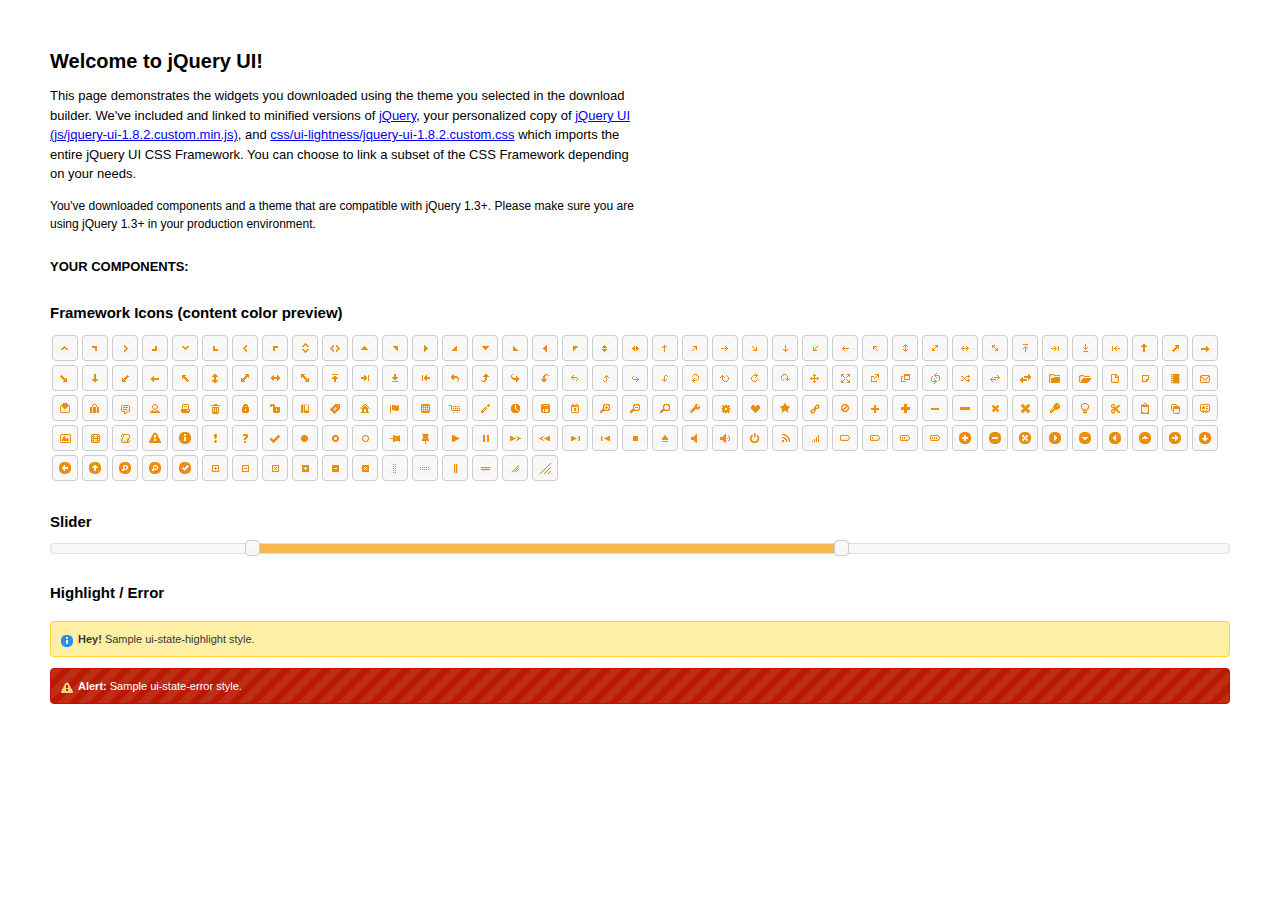
==== src/jquery/index.html @ bf51b57c "Inital import from working files... click to view photo doesn't work!" ====
<!DOCTYPE html>
<html>
	<head>
		<meta http-equiv="Content-Type" content="text/html; charset=iso-8859-1" />
		<title>jQuery UI Example Page</title>
		<link type="text/css" href="css/ui-lightness/jquery-ui-1.8.2.custom.css" rel="stylesheet" />	
		<script type="text/javascript" src="js/jquery-1.4.2.min.js"></script>
		<script type="text/javascript" src="js/jquery-ui-1.8.2.custom.min.js"></script>
		<script type="text/javascript">
			$(function(){
				
				// Slider
				$('#slider').slider({
					range: true,
					values: [17, 67]
				});
				
				//hover states on the static widgets
				$('#dialog_link, ul#icons li').hover(
					function() { $(this).addClass('ui-state-hover'); }, 
					function() { $(this).removeClass('ui-state-hover'); }
				);
				
			});
		</script>
		<style type="text/css">
			/*demo page css*/
			body{ font: 62.5% "Trebuchet MS", sans-serif; margin: 50px;}
			.demoHeaders { margin-top: 2em; }
			#dialog_link {padding: .4em 1em .4em 20px;text-decoration: none;position: relative;}
			#dialog_link span.ui-icon {margin: 0 5px 0 0;position: absolute;left: .2em;top: 50%;margin-top: -8px;}
			ul#icons {margin: 0; padding: 0;}
			ul#icons li {margin: 2px; position: relative; padding: 4px 0; cursor: pointer; float: left;  list-style: none;}
			ul#icons span.ui-icon {float: left; margin: 0 4px;}
		</style>	
	</head>
	<body>
	<h1>Welcome to jQuery UI!</h1>
	<p style="font-size: 1.3em; line-height: 1.5; margin: 1em 0; width: 50%;">This page demonstrates the widgets you downloaded using the theme you selected in the download builder. We've included and linked to minified versions of <a href="js/jquery-1.4.2.min.js">jQuery</a>, your personalized copy of <a href="js/jquery-ui-1.8.2.custom.min.js">jQuery UI (js/jquery-ui-1.8.2.custom.min.js)</a>, and <a href="css/ui-lightness/jquery-ui-1.8.2.custom.css">css/ui-lightness/jquery-ui-1.8.2.custom.css</a> which imports the entire jQuery UI CSS Framework. You can choose to link a subset of the CSS Framework depending on your needs. </p>
	<p style="font-size: 1.2em; line-height: 1.5; margin: 1em 0; width: 50%;">You've downloaded components and a theme that are compatible with jQuery 1.3+. Please make sure you are using jQuery 1.3+ in your production environment.</p>	

	<p style="font-weight: bold; margin: 2em 0 1em; font-size: 1.3em;">YOUR COMPONENTS:</p>
			
				
				
		<h2 class="demoHeaders">Framework Icons (content color preview)</h2>
		<ul id="icons" class="ui-widget ui-helper-clearfix">
		
		<li class="ui-state-default ui-corner-all" title=".ui-icon-carat-1-n"><span class="ui-icon ui-icon-carat-1-n"></span></li>
		<li class="ui-state-default ui-corner-all" title=".ui-icon-carat-1-ne"><span class="ui-icon ui-icon-carat-1-ne"></span></li>
		<li class="ui-state-default ui-corner-all" title=".ui-icon-carat-1-e"><span class="ui-icon ui-icon-carat-1-e"></span></li>
		
		<li class="ui-state-default ui-corner-all" title=".ui-icon-carat-1-se"><span class="ui-icon ui-icon-carat-1-se"></span></li>
		<li class="ui-state-default ui-corner-all" title=".ui-icon-carat-1-s"><span class="ui-icon ui-icon-carat-1-s"></span></li>
		<li class="ui-state-default ui-corner-all" title=".ui-icon-carat-1-sw"><span class="ui-icon ui-icon-carat-1-sw"></span></li>
		<li class="ui-state-default ui-corner-all" title=".ui-icon-carat-1-w"><span class="ui-icon ui-icon-carat-1-w"></span></li>
		<li class="ui-state-default ui-corner-all" title=".ui-icon-carat-1-nw"><span class="ui-icon ui-icon-carat-1-nw"></span></li>
		<li class="ui-state-default ui-corner-all" title=".ui-icon-carat-2-n-s"><span class="ui-icon ui-icon-carat-2-n-s"></span></li>
		<li class="ui-state-default ui-corner-all" title=".ui-icon-carat-2-e-w"><span class="ui-icon ui-icon-carat-2-e-w"></span></li>
		<li class="ui-state-default ui-corner-all" title=".ui-icon-triangle-1-n"><span class="ui-icon ui-icon-triangle-1-n"></span></li>
		<li class="ui-state-default ui-corner-all" title=".ui-icon-triangle-1-ne"><span class="ui-icon ui-icon-triangle-1-ne"></span></li>
		
		<li class="ui-state-default ui-corner-all" title=".ui-icon-triangle-1-e"><span class="ui-icon ui-icon-triangle-1-e"></span></li>
		<li class="ui-state-default ui-corner-all" title=".ui-icon-triangle-1-se"><span class="ui-icon ui-icon-triangle-1-se"></span></li>
		<li class="ui-state-default ui-corner-all" title=".ui-icon-triangle-1-s"><span class="ui-icon ui-icon-triangle-1-s"></span></li>
		<li class="ui-state-default ui-corner-all" title=".ui-icon-triangle-1-sw"><span class="ui-icon ui-icon-triangle-1-sw"></span></li>
		<li class="ui-state-default ui-corner-all" title=".ui-icon-triangle-1-w"><span class="ui-icon ui-icon-triangle-1-w"></span></li>
		<li class="ui-state-default ui-corner-all" title=".ui-icon-triangle-1-nw"><span class="ui-icon ui-icon-triangle-1-nw"></span></li>
		<li class="ui-state-default ui-corner-all" title=".ui-icon-triangle-2-n-s"><span class="ui-icon ui-icon-triangle-2-n-s"></span></li>
		<li class="ui-state-default ui-corner-all" title=".ui-icon-triangle-2-e-w"><span class="ui-icon ui-icon-triangle-2-e-w"></span></li>
		<li class="ui-state-default ui-corner-all" title=".ui-icon-arrow-1-n"><span class="ui-icon ui-icon-arrow-1-n"></span></li>
		
		<li class="ui-state-default ui-corner-all" title=".ui-icon-arrow-1-ne"><span class="ui-icon ui-icon-arrow-1-ne"></span></li>
		<li class="ui-state-default ui-corner-all" title=".ui-icon-arrow-1-e"><span class="ui-icon ui-icon-arrow-1-e"></span></li>
		<li class="ui-state-default ui-corner-all" title=".ui-icon-arrow-1-se"><span class="ui-icon ui-icon-arrow-1-se"></span></li>
		<li class="ui-state-default ui-corner-all" title=".ui-icon-arrow-1-s"><span class="ui-icon ui-icon-arrow-1-s"></span></li>
		<li class="ui-state-default ui-corner-all" title=".ui-icon-arrow-1-sw"><span class="ui-icon ui-icon-arrow-1-sw"></span></li>
		<li class="ui-state-default ui-corner-all" title=".ui-icon-arrow-1-w"><span class="ui-icon ui-icon-arrow-1-w"></span></li>
		<li class="ui-state-default ui-corner-all" title=".ui-icon-arrow-1-nw"><span class="ui-icon ui-icon-arrow-1-nw"></span></li>
		<li class="ui-state-default ui-corner-all" title=".ui-icon-arrow-2-n-s"><span class="ui-icon ui-icon-arrow-2-n-s"></span></li>
		<li class="ui-state-default ui-corner-all" title=".ui-icon-arrow-2-ne-sw"><span class="ui-icon ui-icon-arrow-2-ne-sw"></span></li>
		
		<li class="ui-state-default ui-corner-all" title=".ui-icon-arrow-2-e-w"><span class="ui-icon ui-icon-arrow-2-e-w"></span></li>
		<li class="ui-state-default ui-corner-all" title=".ui-icon-arrow-2-se-nw"><span class="ui-icon ui-icon-arrow-2-se-nw"></span></li>
		<li class="ui-state-default ui-corner-all" title=".ui-icon-arrowstop-1-n"><span class="ui-icon ui-icon-arrowstop-1-n"></span></li>
		<li class="ui-state-default ui-corner-all" title=".ui-icon-arrowstop-1-e"><span class="ui-icon ui-icon-arrowstop-1-e"></span></li>
		<li class="ui-state-default ui-corner-all" title=".ui-icon-arrowstop-1-s"><span class="ui-icon ui-icon-arrowstop-1-s"></span></li>
		<li class="ui-state-default ui-corner-all" title=".ui-icon-arrowstop-1-w"><span class="ui-icon ui-icon-arrowstop-1-w"></span></li>
		<li class="ui-state-default ui-corner-all" title=".ui-icon-arrowthick-1-n"><span class="ui-icon ui-icon-arrowthick-1-n"></span></li>
		<li class="ui-state-default ui-corner-all" title=".ui-icon-arrowthick-1-ne"><span class="ui-icon ui-icon-arrowthick-1-ne"></span></li>
		<li class="ui-state-default ui-corner-all" title=".ui-icon-arrowthick-1-e"><span class="ui-icon ui-icon-arrowthick-1-e"></span></li>
		
		<li class="ui-state-default ui-corner-all" title=".ui-icon-arrowthick-1-se"><span class="ui-icon ui-icon-arrowthick-1-se"></span></li>
		<li class="ui-state-default ui-corner-all" title=".ui-icon-arrowthick-1-s"><span class="ui-icon ui-icon-arrowthick-1-s"></span></li>
		<li class="ui-state-default ui-corner-all" title=".ui-icon-arrowthick-1-sw"><span class="ui-icon ui-icon-arrowthick-1-sw"></span></li>
		<li class="ui-state-default ui-corner-all" title=".ui-icon-arrowthick-1-w"><span class="ui-icon ui-icon-arrowthick-1-w"></span></li>
		<li class="ui-state-default ui-corner-all" title=".ui-icon-arrowthick-1-nw"><span class="ui-icon ui-icon-arrowthick-1-nw"></span></li>
		<li class="ui-state-default ui-corner-all" title=".ui-icon-arrowthick-2-n-s"><span class="ui-icon ui-icon-arrowthick-2-n-s"></span></li>
		<li class="ui-state-default ui-corner-all" title=".ui-icon-arrowthick-2-ne-sw"><span class="ui-icon ui-icon-arrowthick-2-ne-sw"></span></li>
		<li class="ui-state-default ui-corner-all" title=".ui-icon-arrowthick-2-e-w"><span class="ui-icon ui-icon-arrowthick-2-e-w"></span></li>
		<li class="ui-state-default ui-corner-all" title=".ui-icon-arrowthick-2-se-nw"><span class="ui-icon ui-icon-arrowthick-2-se-nw"></span></li>
		
		<li class="ui-state-default ui-corner-all" title=".ui-icon-arrowthickstop-1-n"><span class="ui-icon ui-icon-arrowthickstop-1-n"></span></li>
		<li class="ui-state-default ui-corner-all" title=".ui-icon-arrowthickstop-1-e"><span class="ui-icon ui-icon-arrowthickstop-1-e"></span></li>
		<li class="ui-state-default ui-corner-all" title=".ui-icon-arrowthickstop-1-s"><span class="ui-icon ui-icon-arrowthickstop-1-s"></span></li>
		<li class="ui-state-default ui-corner-all" title=".ui-icon-arrowthickstop-1-w"><span class="ui-icon ui-icon-arrowthickstop-1-w"></span></li>
		<li class="ui-state-default ui-corner-all" title=".ui-icon-arrowreturnthick-1-w"><span class="ui-icon ui-icon-arrowreturnthick-1-w"></span></li>
		<li class="ui-state-default ui-corner-all" title=".ui-icon-arrowreturnthick-1-n"><span class="ui-icon ui-icon-arrowreturnthick-1-n"></span></li>
		<li class="ui-state-default ui-corner-all" title=".ui-icon-arrowreturnthick-1-e"><span class="ui-icon ui-icon-arrowreturnthick-1-e"></span></li>
		<li class="ui-state-default ui-corner-all" title=".ui-icon-arrowreturnthick-1-s"><span class="ui-icon ui-icon-arrowreturnthick-1-s"></span></li>
		<li class="ui-state-default ui-corner-all" title=".ui-icon-arrowreturn-1-w"><span class="ui-icon ui-icon-arrowreturn-1-w"></span></li>
		
		<li class="ui-state-default ui-corner-all" title=".ui-icon-arrowreturn-1-n"><span class="ui-icon ui-icon-arrowreturn-1-n"></span></li>
		<li class="ui-state-default ui-corner-all" title=".ui-icon-arrowreturn-1-e"><span class="ui-icon ui-icon-arrowreturn-1-e"></span></li>
		<li class="ui-state-default ui-corner-all" title=".ui-icon-arrowreturn-1-s"><span class="ui-icon ui-icon-arrowreturn-1-s"></span></li>
		<li class="ui-state-default ui-corner-all" title=".ui-icon-arrowrefresh-1-w"><span class="ui-icon ui-icon-arrowrefresh-1-w"></span></li>
		<li class="ui-state-default ui-corner-all" title=".ui-icon-arrowrefresh-1-n"><span class="ui-icon ui-icon-arrowrefresh-1-n"></span></li>
		<li class="ui-state-default ui-corner-all" title=".ui-icon-arrowrefresh-1-e"><span class="ui-icon ui-icon-arrowrefresh-1-e"></span></li>
		<li class="ui-state-default ui-corner-all" title=".ui-icon-arrowrefresh-1-s"><span class="ui-icon ui-icon-arrowrefresh-1-s"></span></li>
		<li class="ui-state-default ui-corner-all" title=".ui-icon-arrow-4"><span class="ui-icon ui-icon-arrow-4"></span></li>
		<li class="ui-state-default ui-corner-all" title=".ui-icon-arrow-4-diag"><span class="ui-icon ui-icon-arrow-4-diag"></span></li>
		
		<li class="ui-state-default ui-corner-all" title=".ui-icon-extlink"><span class="ui-icon ui-icon-extlink"></span></li>
		<li class="ui-state-default ui-corner-all" title=".ui-icon-newwin"><span class="ui-icon ui-icon-newwin"></span></li>
		<li class="ui-state-default ui-corner-all" title=".ui-icon-refresh"><span class="ui-icon ui-icon-refresh"></span></li>
		<li class="ui-state-default ui-corner-all" title=".ui-icon-shuffle"><span class="ui-icon ui-icon-shuffle"></span></li>
		<li class="ui-state-default ui-corner-all" title=".ui-icon-transfer-e-w"><span class="ui-icon ui-icon-transfer-e-w"></span></li>
		<li class="ui-state-default ui-corner-all" title=".ui-icon-transferthick-e-w"><span class="ui-icon ui-icon-transferthick-e-w"></span></li>
		<li class="ui-state-default ui-corner-all" title=".ui-icon-folder-collapsed"><span class="ui-icon ui-icon-folder-collapsed"></span></li>
		<li class="ui-state-default ui-corner-all" title=".ui-icon-folder-open"><span class="ui-icon ui-icon-folder-open"></span></li>
		<li class="ui-state-default ui-corner-all" title=".ui-icon-document"><span class="ui-icon ui-icon-document"></span></li>
		
		<li class="ui-state-default ui-corner-all" title=".ui-icon-document-b"><span class="ui-icon ui-icon-document-b"></span></li>
		<li class="ui-state-default ui-corner-all" title=".ui-icon-note"><span class="ui-icon ui-icon-note"></span></li>
		<li class="ui-state-default ui-corner-all" title=".ui-icon-mail-closed"><span class="ui-icon ui-icon-mail-closed"></span></li>
		<li class="ui-state-default ui-corner-all" title=".ui-icon-mail-open"><span class="ui-icon ui-icon-mail-open"></span></li>
		<li class="ui-state-default ui-corner-all" title=".ui-icon-suitcase"><span class="ui-icon ui-icon-suitcase"></span></li>
		<li class="ui-state-default ui-corner-all" title=".ui-icon-comment"><span class="ui-icon ui-icon-comment"></span></li>
		<li class="ui-state-default ui-corner-all" title=".ui-icon-person"><span class="ui-icon ui-icon-person"></span></li>
		<li class="ui-state-default ui-corner-all" title=".ui-icon-print"><span class="ui-icon ui-icon-print"></span></li>
		<li class="ui-state-default ui-corner-all" title=".ui-icon-trash"><span class="ui-icon ui-icon-trash"></span></li>
		
		<li class="ui-state-default ui-corner-all" title=".ui-icon-locked"><span class="ui-icon ui-icon-locked"></span></li>
		<li class="ui-state-default ui-corner-all" title=".ui-icon-unlocked"><span class="ui-icon ui-icon-unlocked"></span></li>
		<li class="ui-state-default ui-corner-all" title=".ui-icon-bookmark"><span class="ui-icon ui-icon-bookmark"></span></li>
		<li class="ui-state-default ui-corner-all" title=".ui-icon-tag"><span class="ui-icon ui-icon-tag"></span></li>
		<li class="ui-state-default ui-corner-all" title=".ui-icon-home"><span class="ui-icon ui-icon-home"></span></li>
		<li class="ui-state-default ui-corner-all" title=".ui-icon-flag"><span class="ui-icon ui-icon-flag"></span></li>
		<li class="ui-state-default ui-corner-all" title=".ui-icon-calculator"><span class="ui-icon ui-icon-calculator"></span></li>
		<li class="ui-state-default ui-corner-all" title=".ui-icon-cart"><span class="ui-icon ui-icon-cart"></span></li>
		<li class="ui-state-default ui-corner-all" title=".ui-icon-pencil"><span class="ui-icon ui-icon-pencil"></span></li>
		
		<li class="ui-state-default ui-corner-all" title=".ui-icon-clock"><span class="ui-icon ui-icon-clock"></span></li>
		<li class="ui-state-default ui-corner-all" title=".ui-icon-disk"><span class="ui-icon ui-icon-disk"></span></li>
		<li class="ui-state-default ui-corner-all" title=".ui-icon-calendar"><span class="ui-icon ui-icon-calendar"></span></li>
		<li class="ui-state-default ui-corner-all" title=".ui-icon-zoomin"><span class="ui-icon ui-icon-zoomin"></span></li>
		<li class="ui-state-default ui-corner-all" title=".ui-icon-zoomout"><span class="ui-icon ui-icon-zoomout"></span></li>
		<li class="ui-state-default ui-corner-all" title=".ui-icon-search"><span class="ui-icon ui-icon-search"></span></li>
		<li class="ui-state-default ui-corner-all" title=".ui-icon-wrench"><span class="ui-icon ui-icon-wrench"></span></li>
		<li class="ui-state-default ui-corner-all" title=".ui-icon-gear"><span class="ui-icon ui-icon-gear"></span></li>
		<li class="ui-state-default ui-corner-all" title=".ui-icon-heart"><span class="ui-icon ui-icon-heart"></span></li>
		
		<li class="ui-state-default ui-corner-all" title=".ui-icon-star"><span class="ui-icon ui-icon-star"></span></li>
		<li class="ui-state-default ui-corner-all" title=".ui-icon-link"><span class="ui-icon ui-icon-link"></span></li>
		<li class="ui-state-default ui-corner-all" title=".ui-icon-cancel"><span class="ui-icon ui-icon-cancel"></span></li>
		<li class="ui-state-default ui-corner-all" title=".ui-icon-plus"><span class="ui-icon ui-icon-plus"></span></li>
		<li class="ui-state-default ui-corner-all" title=".ui-icon-plusthick"><span class="ui-icon ui-icon-plusthick"></span></li>
		<li class="ui-state-default ui-corner-all" title=".ui-icon-minus"><span class="ui-icon ui-icon-minus"></span></li>
		<li class="ui-state-default ui-corner-all" title=".ui-icon-minusthick"><span class="ui-icon ui-icon-minusthick"></span></li>
		<li class="ui-state-default ui-corner-all" title=".ui-icon-close"><span class="ui-icon ui-icon-close"></span></li>
		<li class="ui-state-default ui-corner-all" title=".ui-icon-closethick"><span class="ui-icon ui-icon-closethick"></span></li>
		
		<li class="ui-state-default ui-corner-all" title=".ui-icon-key"><span class="ui-icon ui-icon-key"></span></li>
		<li class="ui-state-default ui-corner-all" title=".ui-icon-lightbulb"><span class="ui-icon ui-icon-lightbulb"></span></li>
		<li class="ui-state-default ui-corner-all" title=".ui-icon-scissors"><span class="ui-icon ui-icon-scissors"></span></li>
		<li class="ui-state-default ui-corner-all" title=".ui-icon-clipboard"><span class="ui-icon ui-icon-clipboard"></span></li>
		<li class="ui-state-default ui-corner-all" title=".ui-icon-copy"><span class="ui-icon ui-icon-copy"></span></li>
		<li class="ui-state-default ui-corner-all" title=".ui-icon-contact"><span class="ui-icon ui-icon-contact"></span></li>
		<li class="ui-state-default ui-corner-all" title=".ui-icon-image"><span class="ui-icon ui-icon-image"></span></li>
		<li class="ui-state-default ui-corner-all" title=".ui-icon-video"><span class="ui-icon ui-icon-video"></span></li>
		<li class="ui-state-default ui-corner-all" title=".ui-icon-script"><span class="ui-icon ui-icon-script"></span></li>
		<li class="ui-state-default ui-corner-all" title=".ui-icon-alert"><span class="ui-icon ui-icon-alert"></span></li>
		
		<li class="ui-state-default ui-corner-all" title=".ui-icon-info"><span class="ui-icon ui-icon-info"></span></li>
		<li class="ui-state-default ui-corner-all" title=".ui-icon-notice"><span class="ui-icon ui-icon-notice"></span></li>
		<li class="ui-state-default ui-corner-all" title=".ui-icon-help"><span class="ui-icon ui-icon-help"></span></li>
		<li class="ui-state-default ui-corner-all" title=".ui-icon-check"><span class="ui-icon ui-icon-check"></span></li>
		<li class="ui-state-default ui-corner-all" title=".ui-icon-bullet"><span class="ui-icon ui-icon-bullet"></span></li>
		<li class="ui-state-default ui-corner-all" title=".ui-icon-radio-off"><span class="ui-icon ui-icon-radio-off"></span></li>
		<li class="ui-state-default ui-corner-all" title=".ui-icon-radio-on"><span class="ui-icon ui-icon-radio-on"></span></li>
		<li class="ui-state-default ui-corner-all" title=".ui-icon-pin-w"><span class="ui-icon ui-icon-pin-w"></span></li>
		<li class="ui-state-default ui-corner-all" title=".ui-icon-pin-s"><span class="ui-icon ui-icon-pin-s"></span></li>
		<li class="ui-state-default ui-corner-all" title=".ui-icon-play"><span class="ui-icon ui-icon-play"></span></li>
		<li class="ui-state-default ui-corner-all" title=".ui-icon-pause"><span class="ui-icon ui-icon-pause"></span></li>
		
		<li class="ui-state-default ui-corner-all" title=".ui-icon-seek-next"><span class="ui-icon ui-icon-seek-next"></span></li>
		<li class="ui-state-default ui-corner-all" title=".ui-icon-seek-prev"><span class="ui-icon ui-icon-seek-prev"></span></li>
		<li class="ui-state-default ui-corner-all" title=".ui-icon-seek-end"><span class="ui-icon ui-icon-seek-end"></span></li>
		<li class="ui-state-default ui-corner-all" title=".ui-icon-seek-first"><span class="ui-icon ui-icon-seek-first"></span></li>
		<li class="ui-state-default ui-corner-all" title=".ui-icon-stop"><span class="ui-icon ui-icon-stop"></span></li>
		<li class="ui-state-default ui-corner-all" title=".ui-icon-eject"><span class="ui-icon ui-icon-eject"></span></li>
		<li class="ui-state-default ui-corner-all" title=".ui-icon-volume-off"><span class="ui-icon ui-icon-volume-off"></span></li>
		<li class="ui-state-default ui-corner-all" title=".ui-icon-volume-on"><span class="ui-icon ui-icon-volume-on"></span></li>
		<li class="ui-state-default ui-corner-all" title=".ui-icon-power"><span class="ui-icon ui-icon-power"></span></li>
		
		<li class="ui-state-default ui-corner-all" title=".ui-icon-signal-diag"><span class="ui-icon ui-icon-signal-diag"></span></li>
		<li class="ui-state-default ui-corner-all" title=".ui-icon-signal"><span class="ui-icon ui-icon-signal"></span></li>
		<li class="ui-state-default ui-corner-all" title=".ui-icon-battery-0"><span class="ui-icon ui-icon-battery-0"></span></li>
		<li class="ui-state-default ui-corner-all" title=".ui-icon-battery-1"><span class="ui-icon ui-icon-battery-1"></span></li>
		<li class="ui-state-default ui-corner-all" title=".ui-icon-battery-2"><span class="ui-icon ui-icon-battery-2"></span></li>
		<li class="ui-state-default ui-corner-all" title=".ui-icon-battery-3"><span class="ui-icon ui-icon-battery-3"></span></li>
		<li class="ui-state-default ui-corner-all" title=".ui-icon-circle-plus"><span class="ui-icon ui-icon-circle-plus"></span></li>
		<li class="ui-state-default ui-corner-all" title=".ui-icon-circle-minus"><span class="ui-icon ui-icon-circle-minus"></span></li>
		<li class="ui-state-default ui-corner-all" title=".ui-icon-circle-close"><span class="ui-icon ui-icon-circle-close"></span></li>
		
		<li class="ui-state-default ui-corner-all" title=".ui-icon-circle-triangle-e"><span class="ui-icon ui-icon-circle-triangle-e"></span></li>
		<li class="ui-state-default ui-corner-all" title=".ui-icon-circle-triangle-s"><span class="ui-icon ui-icon-circle-triangle-s"></span></li>
		<li class="ui-state-default ui-corner-all" title=".ui-icon-circle-triangle-w"><span class="ui-icon ui-icon-circle-triangle-w"></span></li>
		<li class="ui-state-default ui-corner-all" title=".ui-icon-circle-triangle-n"><span class="ui-icon ui-icon-circle-triangle-n"></span></li>
		<li class="ui-state-default ui-corner-all" title=".ui-icon-circle-arrow-e"><span class="ui-icon ui-icon-circle-arrow-e"></span></li>
		<li class="ui-state-default ui-corner-all" title=".ui-icon-circle-arrow-s"><span class="ui-icon ui-icon-circle-arrow-s"></span></li>
		<li class="ui-state-default ui-corner-all" title=".ui-icon-circle-arrow-w"><span class="ui-icon ui-icon-circle-arrow-w"></span></li>
		<li class="ui-state-default ui-corner-all" title=".ui-icon-circle-arrow-n"><span class="ui-icon ui-icon-circle-arrow-n"></span></li>
		<li class="ui-state-default ui-corner-all" title=".ui-icon-circle-zoomin"><span class="ui-icon ui-icon-circle-zoomin"></span></li>
		
		<li class="ui-state-default ui-corner-all" title=".ui-icon-circle-zoomout"><span class="ui-icon ui-icon-circle-zoomout"></span></li>
		<li class="ui-state-default ui-corner-all" title=".ui-icon-circle-check"><span class="ui-icon ui-icon-circle-check"></span></li>
		<li class="ui-state-default ui-corner-all" title=".ui-icon-circlesmall-plus"><span class="ui-icon ui-icon-circlesmall-plus"></span></li>
		<li class="ui-state-default ui-corner-all" title=".ui-icon-circlesmall-minus"><span class="ui-icon ui-icon-circlesmall-minus"></span></li>
		<li class="ui-state-default ui-corner-all" title=".ui-icon-circlesmall-close"><span class="ui-icon ui-icon-circlesmall-close"></span></li>
		<li class="ui-state-default ui-corner-all" title=".ui-icon-squaresmall-plus"><span class="ui-icon ui-icon-squaresmall-plus"></span></li>
		<li class="ui-state-default ui-corner-all" title=".ui-icon-squaresmall-minus"><span class="ui-icon ui-icon-squaresmall-minus"></span></li>
		<li class="ui-state-default ui-corner-all" title=".ui-icon-squaresmall-close"><span class="ui-icon ui-icon-squaresmall-close"></span></li>
		<li class="ui-state-default ui-corner-all" title=".ui-icon-grip-dotted-vertical"><span class="ui-icon ui-icon-grip-dotted-vertical"></span></li>
		
		<li class="ui-state-default ui-corner-all" title=".ui-icon-grip-dotted-horizontal"><span class="ui-icon ui-icon-grip-dotted-horizontal"></span></li>
		<li class="ui-state-default ui-corner-all" title=".ui-icon-grip-solid-vertical"><span class="ui-icon ui-icon-grip-solid-vertical"></span></li>
		<li class="ui-state-default ui-corner-all" title=".ui-icon-grip-solid-horizontal"><span class="ui-icon ui-icon-grip-solid-horizontal"></span></li>
		<li class="ui-state-default ui-corner-all" title=".ui-icon-gripsmall-diagonal-se"><span class="ui-icon ui-icon-gripsmall-diagonal-se"></span></li>
		<li class="ui-state-default ui-corner-all" title=".ui-icon-grip-diagonal-se"><span class="ui-icon ui-icon-grip-diagonal-se"></span></li>
		</ul>

	
		<!-- Slider -->
		<h2 class="demoHeaders">Slider</h2>
		<div id="slider"></div>
			
		<!-- Highlight / Error -->
		<h2 class="demoHeaders">Highlight / Error</h2>
		<div class="ui-widget">
			<div class="ui-state-highlight ui-corner-all" style="margin-top: 20px; padding: 0 .7em;"> 
				<p><span class="ui-icon ui-icon-info" style="float: left; margin-right: .3em;"></span>
				<strong>Hey!</strong> Sample ui-state-highlight style.</p>
			</div>
		</div>
		<br/>
		<div class="ui-widget">
			<div class="ui-state-error ui-corner-all" style="padding: 0 .7em;"> 
				<p><span class="ui-icon ui-icon-alert" style="float: left; margin-right: .3em;"></span> 
				<strong>Alert:</strong> Sample ui-state-error style.</p>
			</div>
		</div>

	</body>
</html>
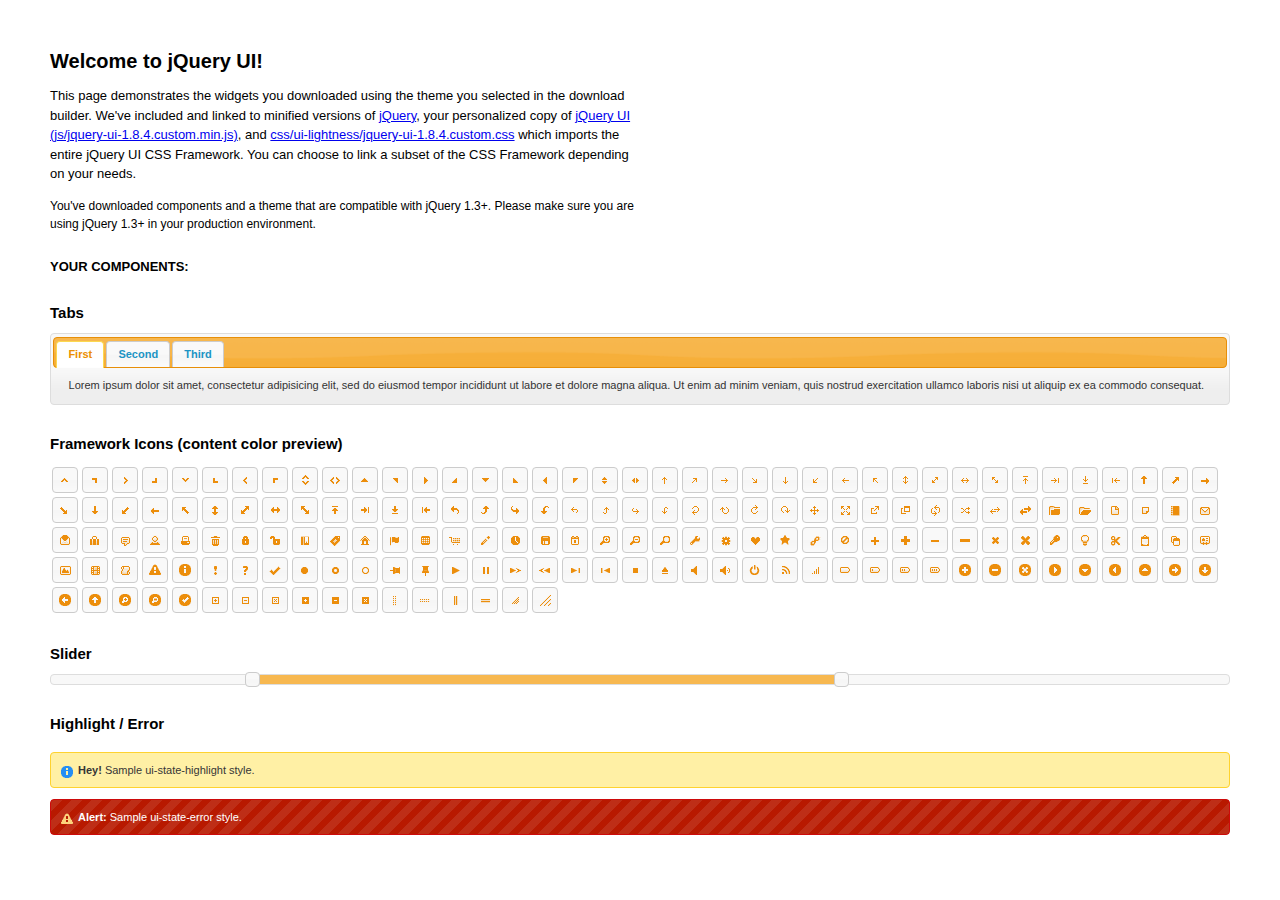
==== commit 485c4d6b: "Updated jquery UI, completed mutli-photo selection for mobile version (untested) removed erroneous d" ====
--- a/src/jquery/index.html
+++ b/src/jquery/index.html
@@ -3,11 +3,14 @@
 	<head>
 		<meta http-equiv="Content-Type" content="text/html; charset=iso-8859-1" />
 		<title>jQuery UI Example Page</title>
-		<link type="text/css" href="css/ui-lightness/jquery-ui-1.8.2.custom.css" rel="stylesheet" />	
+		<link type="text/css" href="css/ui-lightness/jquery-ui-1.8.4.custom.css" rel="stylesheet" />	
 		<script type="text/javascript" src="js/jquery-1.4.2.min.js"></script>
-		<script type="text/javascript" src="js/jquery-ui-1.8.2.custom.min.js"></script>
+		<script type="text/javascript" src="js/jquery-ui-1.8.4.custom.min.js"></script>
 		<script type="text/javascript">
 			$(function(){
+	
+				// Tabs
+				$('#tabs').tabs();
 				
 				// Slider
 				$('#slider').slider({
@@ -36,10 +39,23 @@
 	</head>
 	<body>
 	<h1>Welcome to jQuery UI!</h1>
-	<p style="font-size: 1.3em; line-height: 1.5; margin: 1em 0; width: 50%;">This page demonstrates the widgets you downloaded using the theme you selected in the download builder. We've included and linked to minified versions of <a href="js/jquery-1.4.2.min.js">jQuery</a>, your personalized copy of <a href="js/jquery-ui-1.8.2.custom.min.js">jQuery UI (js/jquery-ui-1.8.2.custom.min.js)</a>, and <a href="css/ui-lightness/jquery-ui-1.8.2.custom.css">css/ui-lightness/jquery-ui-1.8.2.custom.css</a> which imports the entire jQuery UI CSS Framework. You can choose to link a subset of the CSS Framework depending on your needs. </p>
+	<p style="font-size: 1.3em; line-height: 1.5; margin: 1em 0; width: 50%;">This page demonstrates the widgets you downloaded using the theme you selected in the download builder. We've included and linked to minified versions of <a href="js/jquery-1.4.2.min.js">jQuery</a>, your personalized copy of <a href="js/jquery-ui-1.8.4.custom.min.js">jQuery UI (js/jquery-ui-1.8.4.custom.min.js)</a>, and <a href="css/ui-lightness/jquery-ui-1.8.4.custom.css">css/ui-lightness/jquery-ui-1.8.4.custom.css</a> which imports the entire jQuery UI CSS Framework. You can choose to link a subset of the CSS Framework depending on your needs. </p>
 	<p style="font-size: 1.2em; line-height: 1.5; margin: 1em 0; width: 50%;">You've downloaded components and a theme that are compatible with jQuery 1.3+. Please make sure you are using jQuery 1.3+ in your production environment.</p>	
 
 	<p style="font-weight: bold; margin: 2em 0 1em; font-size: 1.3em;">YOUR COMPONENTS:</p>
+	
+		<!-- Tabs -->
+		<h2 class="demoHeaders">Tabs</h2>
+		<div id="tabs">
+			<ul>
+				<li><a href="#tabs-1">First</a></li>
+				<li><a href="#tabs-2">Second</a></li>
+				<li><a href="#tabs-3">Third</a></li>
+			</ul>
+			<div id="tabs-1">Lorem ipsum dolor sit amet, consectetur adipisicing elit, sed do eiusmod tempor incididunt ut labore et dolore magna aliqua. Ut enim ad minim veniam, quis nostrud exercitation ullamco laboris nisi ut aliquip ex ea commodo consequat.</div>
+			<div id="tabs-2">Phasellus mattis tincidunt nibh. Cras orci urna, blandit id, pretium vel, aliquet ornare, felis. Maecenas scelerisque sem non nisl. Fusce sed lorem in enim dictum bibendum.</div>
+			<div id="tabs-3">Nam dui erat, auctor a, dignissim quis, sollicitudin eu, felis. Pellentesque nisi urna, interdum eget, sagittis et, consequat vestibulum, lacus. Mauris porttitor ullamcorper augue.</div>
+		</div>
 			
 				
 				
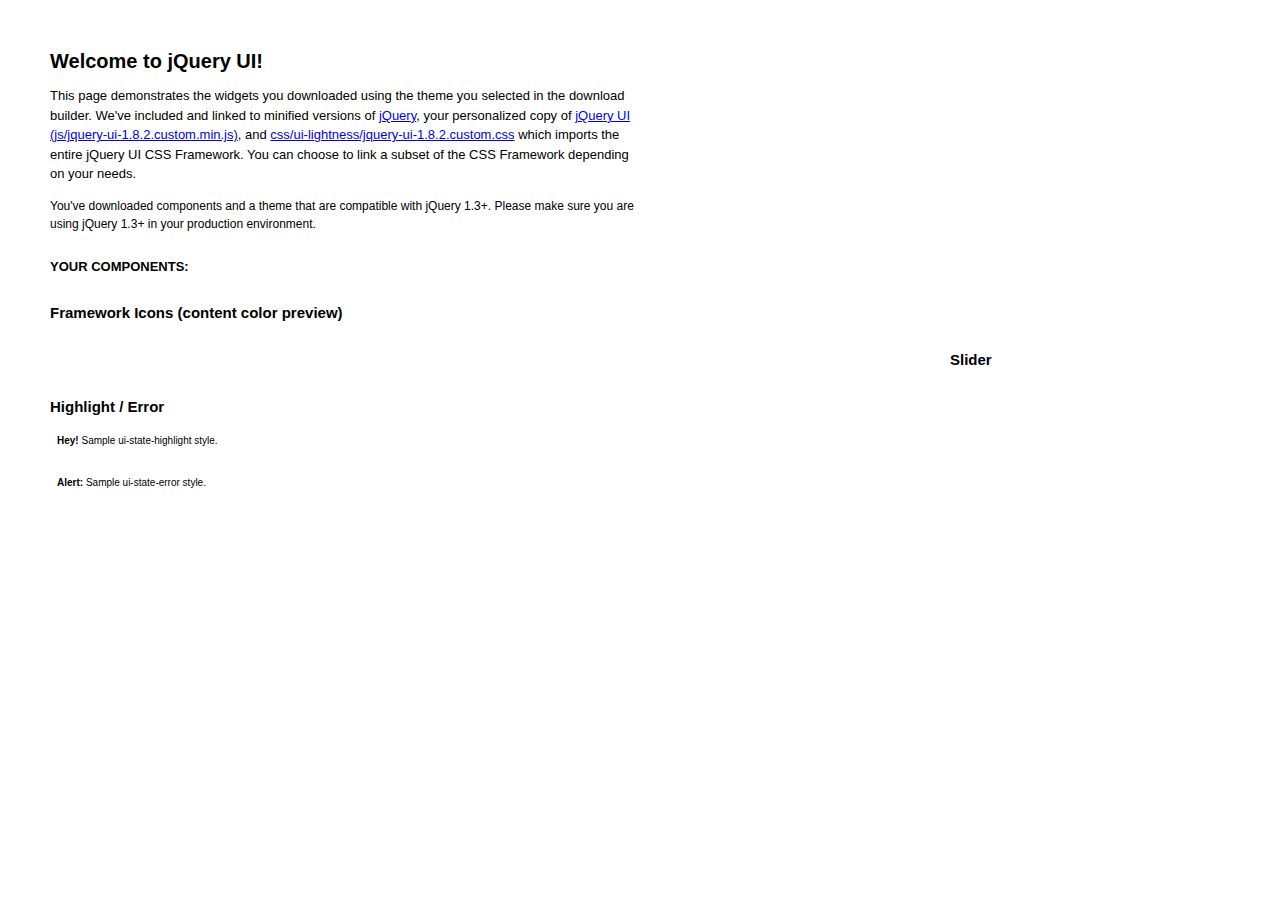
==== commit 6d560ac1: "Updated openlayers and other stuff from livr version" ====
--- a/src/jquery/index.html
+++ b/src/jquery/index.html
@@ -1,283 +1,267 @@
-<!DOCTYPE html>
-<html>
-	<head>
-		<meta http-equiv="Content-Type" content="text/html; charset=iso-8859-1" />
-		<title>jQuery UI Example Page</title>
-		<link type="text/css" href="css/ui-lightness/jquery-ui-1.8.4.custom.css" rel="stylesheet" />	
-		<script type="text/javascript" src="js/jquery-1.4.2.min.js"></script>
-		<script type="text/javascript" src="js/jquery-ui-1.8.4.custom.min.js"></script>
-		<script type="text/javascript">
-			$(function(){
-	
-				// Tabs
-				$('#tabs').tabs();
-				
-				// Slider
-				$('#slider').slider({
-					range: true,
-					values: [17, 67]
-				});
-				
-				//hover states on the static widgets
-				$('#dialog_link, ul#icons li').hover(
-					function() { $(this).addClass('ui-state-hover'); }, 
-					function() { $(this).removeClass('ui-state-hover'); }
-				);
-				
-			});
-		</script>
-		<style type="text/css">
-			/*demo page css*/
-			body{ font: 62.5% "Trebuchet MS", sans-serif; margin: 50px;}
-			.demoHeaders { margin-top: 2em; }
-			#dialog_link {padding: .4em 1em .4em 20px;text-decoration: none;position: relative;}
-			#dialog_link span.ui-icon {margin: 0 5px 0 0;position: absolute;left: .2em;top: 50%;margin-top: -8px;}
-			ul#icons {margin: 0; padding: 0;}
-			ul#icons li {margin: 2px; position: relative; padding: 4px 0; cursor: pointer; float: left;  list-style: none;}
-			ul#icons span.ui-icon {float: left; margin: 0 4px;}
-		</style>	
-	</head>
-	<body>
-	<h1>Welcome to jQuery UI!</h1>
-	<p style="font-size: 1.3em; line-height: 1.5; margin: 1em 0; width: 50%;">This page demonstrates the widgets you downloaded using the theme you selected in the download builder. We've included and linked to minified versions of <a href="js/jquery-1.4.2.min.js">jQuery</a>, your personalized copy of <a href="js/jquery-ui-1.8.4.custom.min.js">jQuery UI (js/jquery-ui-1.8.4.custom.min.js)</a>, and <a href="css/ui-lightness/jquery-ui-1.8.4.custom.css">css/ui-lightness/jquery-ui-1.8.4.custom.css</a> which imports the entire jQuery UI CSS Framework. You can choose to link a subset of the CSS Framework depending on your needs. </p>
-	<p style="font-size: 1.2em; line-height: 1.5; margin: 1em 0; width: 50%;">You've downloaded components and a theme that are compatible with jQuery 1.3+. Please make sure you are using jQuery 1.3+ in your production environment.</p>	
-
-	<p style="font-weight: bold; margin: 2em 0 1em; font-size: 1.3em;">YOUR COMPONENTS:</p>
-	
-		<!-- Tabs -->
-		<h2 class="demoHeaders">Tabs</h2>
-		<div id="tabs">
-			<ul>
-				<li><a href="#tabs-1">First</a></li>
-				<li><a href="#tabs-2">Second</a></li>
-				<li><a href="#tabs-3">Third</a></li>
-			</ul>
-			<div id="tabs-1">Lorem ipsum dolor sit amet, consectetur adipisicing elit, sed do eiusmod tempor incididunt ut labore et dolore magna aliqua. Ut enim ad minim veniam, quis nostrud exercitation ullamco laboris nisi ut aliquip ex ea commodo consequat.</div>
-			<div id="tabs-2">Phasellus mattis tincidunt nibh. Cras orci urna, blandit id, pretium vel, aliquet ornare, felis. Maecenas scelerisque sem non nisl. Fusce sed lorem in enim dictum bibendum.</div>
-			<div id="tabs-3">Nam dui erat, auctor a, dignissim quis, sollicitudin eu, felis. Pellentesque nisi urna, interdum eget, sagittis et, consequat vestibulum, lacus. Mauris porttitor ullamcorper augue.</div>
-		</div>
-			
-				
-				
-		<h2 class="demoHeaders">Framework Icons (content color preview)</h2>
-		<ul id="icons" class="ui-widget ui-helper-clearfix">
-		
-		<li class="ui-state-default ui-corner-all" title=".ui-icon-carat-1-n"><span class="ui-icon ui-icon-carat-1-n"></span></li>
-		<li class="ui-state-default ui-corner-all" title=".ui-icon-carat-1-ne"><span class="ui-icon ui-icon-carat-1-ne"></span></li>
-		<li class="ui-state-default ui-corner-all" title=".ui-icon-carat-1-e"><span class="ui-icon ui-icon-carat-1-e"></span></li>
-		
-		<li class="ui-state-default ui-corner-all" title=".ui-icon-carat-1-se"><span class="ui-icon ui-icon-carat-1-se"></span></li>
-		<li class="ui-state-default ui-corner-all" title=".ui-icon-carat-1-s"><span class="ui-icon ui-icon-carat-1-s"></span></li>
-		<li class="ui-state-default ui-corner-all" title=".ui-icon-carat-1-sw"><span class="ui-icon ui-icon-carat-1-sw"></span></li>
-		<li class="ui-state-default ui-corner-all" title=".ui-icon-carat-1-w"><span class="ui-icon ui-icon-carat-1-w"></span></li>
-		<li class="ui-state-default ui-corner-all" title=".ui-icon-carat-1-nw"><span class="ui-icon ui-icon-carat-1-nw"></span></li>
-		<li class="ui-state-default ui-corner-all" title=".ui-icon-carat-2-n-s"><span class="ui-icon ui-icon-carat-2-n-s"></span></li>
-		<li class="ui-state-default ui-corner-all" title=".ui-icon-carat-2-e-w"><span class="ui-icon ui-icon-carat-2-e-w"></span></li>
-		<li class="ui-state-default ui-corner-all" title=".ui-icon-triangle-1-n"><span class="ui-icon ui-icon-triangle-1-n"></span></li>
-		<li class="ui-state-default ui-corner-all" title=".ui-icon-triangle-1-ne"><span class="ui-icon ui-icon-triangle-1-ne"></span></li>
-		
-		<li class="ui-state-default ui-corner-all" title=".ui-icon-triangle-1-e"><span class="ui-icon ui-icon-triangle-1-e"></span></li>
-		<li class="ui-state-default ui-corner-all" title=".ui-icon-triangle-1-se"><span class="ui-icon ui-icon-triangle-1-se"></span></li>
-		<li class="ui-state-default ui-corner-all" title=".ui-icon-triangle-1-s"><span class="ui-icon ui-icon-triangle-1-s"></span></li>
-		<li class="ui-state-default ui-corner-all" title=".ui-icon-triangle-1-sw"><span class="ui-icon ui-icon-triangle-1-sw"></span></li>
-		<li class="ui-state-default ui-corner-all" title=".ui-icon-triangle-1-w"><span class="ui-icon ui-icon-triangle-1-w"></span></li>
-		<li class="ui-state-default ui-corner-all" title=".ui-icon-triangle-1-nw"><span class="ui-icon ui-icon-triangle-1-nw"></span></li>
-		<li class="ui-state-default ui-corner-all" title=".ui-icon-triangle-2-n-s"><span class="ui-icon ui-icon-triangle-2-n-s"></span></li>
-		<li class="ui-state-default ui-corner-all" title=".ui-icon-triangle-2-e-w"><span class="ui-icon ui-icon-triangle-2-e-w"></span></li>
-		<li class="ui-state-default ui-corner-all" title=".ui-icon-arrow-1-n"><span class="ui-icon ui-icon-arrow-1-n"></span></li>
-		
-		<li class="ui-state-default ui-corner-all" title=".ui-icon-arrow-1-ne"><span class="ui-icon ui-icon-arrow-1-ne"></span></li>
-		<li class="ui-state-default ui-corner-all" title=".ui-icon-arrow-1-e"><span class="ui-icon ui-icon-arrow-1-e"></span></li>
-		<li class="ui-state-default ui-corner-all" title=".ui-icon-arrow-1-se"><span class="ui-icon ui-icon-arrow-1-se"></span></li>
-		<li class="ui-state-default ui-corner-all" title=".ui-icon-arrow-1-s"><span class="ui-icon ui-icon-arrow-1-s"></span></li>
-		<li class="ui-state-default ui-corner-all" title=".ui-icon-arrow-1-sw"><span class="ui-icon ui-icon-arrow-1-sw"></span></li>
-		<li class="ui-state-default ui-corner-all" title=".ui-icon-arrow-1-w"><span class="ui-icon ui-icon-arrow-1-w"></span></li>
-		<li class="ui-state-default ui-corner-all" title=".ui-icon-arrow-1-nw"><span class="ui-icon ui-icon-arrow-1-nw"></span></li>
-		<li class="ui-state-default ui-corner-all" title=".ui-icon-arrow-2-n-s"><span class="ui-icon ui-icon-arrow-2-n-s"></span></li>
-		<li class="ui-state-default ui-corner-all" title=".ui-icon-arrow-2-ne-sw"><span class="ui-icon ui-icon-arrow-2-ne-sw"></span></li>
-		
-		<li class="ui-state-default ui-corner-all" title=".ui-icon-arrow-2-e-w"><span class="ui-icon ui-icon-arrow-2-e-w"></span></li>
-		<li class="ui-state-default ui-corner-all" title=".ui-icon-arrow-2-se-nw"><span class="ui-icon ui-icon-arrow-2-se-nw"></span></li>
-		<li class="ui-state-default ui-corner-all" title=".ui-icon-arrowstop-1-n"><span class="ui-icon ui-icon-arrowstop-1-n"></span></li>
-		<li class="ui-state-default ui-corner-all" title=".ui-icon-arrowstop-1-e"><span class="ui-icon ui-icon-arrowstop-1-e"></span></li>
-		<li class="ui-state-default ui-corner-all" title=".ui-icon-arrowstop-1-s"><span class="ui-icon ui-icon-arrowstop-1-s"></span></li>
-		<li class="ui-state-default ui-corner-all" title=".ui-icon-arrowstop-1-w"><span class="ui-icon ui-icon-arrowstop-1-w"></span></li>
-		<li class="ui-state-default ui-corner-all" title=".ui-icon-arrowthick-1-n"><span class="ui-icon ui-icon-arrowthick-1-n"></span></li>
-		<li class="ui-state-default ui-corner-all" title=".ui-icon-arrowthick-1-ne"><span class="ui-icon ui-icon-arrowthick-1-ne"></span></li>
-		<li class="ui-state-default ui-corner-all" title=".ui-icon-arrowthick-1-e"><span class="ui-icon ui-icon-arrowthick-1-e"></span></li>
-		
-		<li class="ui-state-default ui-corner-all" title=".ui-icon-arrowthick-1-se"><span class="ui-icon ui-icon-arrowthick-1-se"></span></li>
-		<li class="ui-state-default ui-corner-all" title=".ui-icon-arrowthick-1-s"><span class="ui-icon ui-icon-arrowthick-1-s"></span></li>
-		<li class="ui-state-default ui-corner-all" title=".ui-icon-arrowthick-1-sw"><span class="ui-icon ui-icon-arrowthick-1-sw"></span></li>
-		<li class="ui-state-default ui-corner-all" title=".ui-icon-arrowthick-1-w"><span class="ui-icon ui-icon-arrowthick-1-w"></span></li>
-		<li class="ui-state-default ui-corner-all" title=".ui-icon-arrowthick-1-nw"><span class="ui-icon ui-icon-arrowthick-1-nw"></span></li>
-		<li class="ui-state-default ui-corner-all" title=".ui-icon-arrowthick-2-n-s"><span class="ui-icon ui-icon-arrowthick-2-n-s"></span></li>
-		<li class="ui-state-default ui-corner-all" title=".ui-icon-arrowthick-2-ne-sw"><span class="ui-icon ui-icon-arrowthick-2-ne-sw"></span></li>
-		<li class="ui-state-default ui-corner-all" title=".ui-icon-arrowthick-2-e-w"><span class="ui-icon ui-icon-arrowthick-2-e-w"></span></li>
-		<li class="ui-state-default ui-corner-all" title=".ui-icon-arrowthick-2-se-nw"><span class="ui-icon ui-icon-arrowthick-2-se-nw"></span></li>
-		
-		<li class="ui-state-default ui-corner-all" title=".ui-icon-arrowthickstop-1-n"><span class="ui-icon ui-icon-arrowthickstop-1-n"></span></li>
-		<li class="ui-state-default ui-corner-all" title=".ui-icon-arrowthickstop-1-e"><span class="ui-icon ui-icon-arrowthickstop-1-e"></span></li>
-		<li class="ui-state-default ui-corner-all" title=".ui-icon-arrowthickstop-1-s"><span class="ui-icon ui-icon-arrowthickstop-1-s"></span></li>
-		<li class="ui-state-default ui-corner-all" title=".ui-icon-arrowthickstop-1-w"><span class="ui-icon ui-icon-arrowthickstop-1-w"></span></li>
-		<li class="ui-state-default ui-corner-all" title=".ui-icon-arrowreturnthick-1-w"><span class="ui-icon ui-icon-arrowreturnthick-1-w"></span></li>
-		<li class="ui-state-default ui-corner-all" title=".ui-icon-arrowreturnthick-1-n"><span class="ui-icon ui-icon-arrowreturnthick-1-n"></span></li>
-		<li class="ui-state-default ui-corner-all" title=".ui-icon-arrowreturnthick-1-e"><span class="ui-icon ui-icon-arrowreturnthick-1-e"></span></li>
-		<li class="ui-state-default ui-corner-all" title=".ui-icon-arrowreturnthick-1-s"><span class="ui-icon ui-icon-arrowreturnthick-1-s"></span></li>
-		<li class="ui-state-default ui-corner-all" title=".ui-icon-arrowreturn-1-w"><span class="ui-icon ui-icon-arrowreturn-1-w"></span></li>
-		
-		<li class="ui-state-default ui-corner-all" title=".ui-icon-arrowreturn-1-n"><span class="ui-icon ui-icon-arrowreturn-1-n"></span></li>
-		<li class="ui-state-default ui-corner-all" title=".ui-icon-arrowreturn-1-e"><span class="ui-icon ui-icon-arrowreturn-1-e"></span></li>
-		<li class="ui-state-default ui-corner-all" title=".ui-icon-arrowreturn-1-s"><span class="ui-icon ui-icon-arrowreturn-1-s"></span></li>
-		<li class="ui-state-default ui-corner-all" title=".ui-icon-arrowrefresh-1-w"><span class="ui-icon ui-icon-arrowrefresh-1-w"></span></li>
-		<li class="ui-state-default ui-corner-all" title=".ui-icon-arrowrefresh-1-n"><span class="ui-icon ui-icon-arrowrefresh-1-n"></span></li>
-		<li class="ui-state-default ui-corner-all" title=".ui-icon-arrowrefresh-1-e"><span class="ui-icon ui-icon-arrowrefresh-1-e"></span></li>
-		<li class="ui-state-default ui-corner-all" title=".ui-icon-arrowrefresh-1-s"><span class="ui-icon ui-icon-arrowrefresh-1-s"></span></li>
-		<li class="ui-state-default ui-corner-all" title=".ui-icon-arrow-4"><span class="ui-icon ui-icon-arrow-4"></span></li>
-		<li class="ui-state-default ui-corner-all" title=".ui-icon-arrow-4-diag"><span class="ui-icon ui-icon-arrow-4-diag"></span></li>
-		
-		<li class="ui-state-default ui-corner-all" title=".ui-icon-extlink"><span class="ui-icon ui-icon-extlink"></span></li>
-		<li class="ui-state-default ui-corner-all" title=".ui-icon-newwin"><span class="ui-icon ui-icon-newwin"></span></li>
-		<li class="ui-state-default ui-corner-all" title=".ui-icon-refresh"><span class="ui-icon ui-icon-refresh"></span></li>
-		<li class="ui-state-default ui-corner-all" title=".ui-icon-shuffle"><span class="ui-icon ui-icon-shuffle"></span></li>
-		<li class="ui-state-default ui-corner-all" title=".ui-icon-transfer-e-w"><span class="ui-icon ui-icon-transfer-e-w"></span></li>
-		<li class="ui-state-default ui-corner-all" title=".ui-icon-transferthick-e-w"><span class="ui-icon ui-icon-transferthick-e-w"></span></li>
-		<li class="ui-state-default ui-corner-all" title=".ui-icon-folder-collapsed"><span class="ui-icon ui-icon-folder-collapsed"></span></li>
-		<li class="ui-state-default ui-corner-all" title=".ui-icon-folder-open"><span class="ui-icon ui-icon-folder-open"></span></li>
-		<li class="ui-state-default ui-corner-all" title=".ui-icon-document"><span class="ui-icon ui-icon-document"></span></li>
-		
-		<li class="ui-state-default ui-corner-all" title=".ui-icon-document-b"><span class="ui-icon ui-icon-document-b"></span></li>
-		<li class="ui-state-default ui-corner-all" title=".ui-icon-note"><span class="ui-icon ui-icon-note"></span></li>
-		<li class="ui-state-default ui-corner-all" title=".ui-icon-mail-closed"><span class="ui-icon ui-icon-mail-closed"></span></li>
-		<li class="ui-state-default ui-corner-all" title=".ui-icon-mail-open"><span class="ui-icon ui-icon-mail-open"></span></li>
-		<li class="ui-state-default ui-corner-all" title=".ui-icon-suitcase"><span class="ui-icon ui-icon-suitcase"></span></li>
-		<li class="ui-state-default ui-corner-all" title=".ui-icon-comment"><span class="ui-icon ui-icon-comment"></span></li>
-		<li class="ui-state-default ui-corner-all" title=".ui-icon-person"><span class="ui-icon ui-icon-person"></span></li>
-		<li class="ui-state-default ui-corner-all" title=".ui-icon-print"><span class="ui-icon ui-icon-print"></span></li>
-		<li class="ui-state-default ui-corner-all" title=".ui-icon-trash"><span class="ui-icon ui-icon-trash"></span></li>
-		
-		<li class="ui-state-default ui-corner-all" title=".ui-icon-locked"><span class="ui-icon ui-icon-locked"></span></li>
-		<li class="ui-state-default ui-corner-all" title=".ui-icon-unlocked"><span class="ui-icon ui-icon-unlocked"></span></li>
-		<li class="ui-state-default ui-corner-all" title=".ui-icon-bookmark"><span class="ui-icon ui-icon-bookmark"></span></li>
-		<li class="ui-state-default ui-corner-all" title=".ui-icon-tag"><span class="ui-icon ui-icon-tag"></span></li>
-		<li class="ui-state-default ui-corner-all" title=".ui-icon-home"><span class="ui-icon ui-icon-home"></span></li>
-		<li class="ui-state-default ui-corner-all" title=".ui-icon-flag"><span class="ui-icon ui-icon-flag"></span></li>
-		<li class="ui-state-default ui-corner-all" title=".ui-icon-calculator"><span class="ui-icon ui-icon-calculator"></span></li>
-		<li class="ui-state-default ui-corner-all" title=".ui-icon-cart"><span class="ui-icon ui-icon-cart"></span></li>
-		<li class="ui-state-default ui-corner-all" title=".ui-icon-pencil"><span class="ui-icon ui-icon-pencil"></span></li>
-		
-		<li class="ui-state-default ui-corner-all" title=".ui-icon-clock"><span class="ui-icon ui-icon-clock"></span></li>
-		<li class="ui-state-default ui-corner-all" title=".ui-icon-disk"><span class="ui-icon ui-icon-disk"></span></li>
-		<li class="ui-state-default ui-corner-all" title=".ui-icon-calendar"><span class="ui-icon ui-icon-calendar"></span></li>
-		<li class="ui-state-default ui-corner-all" title=".ui-icon-zoomin"><span class="ui-icon ui-icon-zoomin"></span></li>
-		<li class="ui-state-default ui-corner-all" title=".ui-icon-zoomout"><span class="ui-icon ui-icon-zoomout"></span></li>
-		<li class="ui-state-default ui-corner-all" title=".ui-icon-search"><span class="ui-icon ui-icon-search"></span></li>
-		<li class="ui-state-default ui-corner-all" title=".ui-icon-wrench"><span class="ui-icon ui-icon-wrench"></span></li>
-		<li class="ui-state-default ui-corner-all" title=".ui-icon-gear"><span class="ui-icon ui-icon-gear"></span></li>
-		<li class="ui-state-default ui-corner-all" title=".ui-icon-heart"><span class="ui-icon ui-icon-heart"></span></li>
-		
-		<li class="ui-state-default ui-corner-all" title=".ui-icon-star"><span class="ui-icon ui-icon-star"></span></li>
-		<li class="ui-state-default ui-corner-all" title=".ui-icon-link"><span class="ui-icon ui-icon-link"></span></li>
-		<li class="ui-state-default ui-corner-all" title=".ui-icon-cancel"><span class="ui-icon ui-icon-cancel"></span></li>
-		<li class="ui-state-default ui-corner-all" title=".ui-icon-plus"><span class="ui-icon ui-icon-plus"></span></li>
-		<li class="ui-state-default ui-corner-all" title=".ui-icon-plusthick"><span class="ui-icon ui-icon-plusthick"></span></li>
-		<li class="ui-state-default ui-corner-all" title=".ui-icon-minus"><span class="ui-icon ui-icon-minus"></span></li>
-		<li class="ui-state-default ui-corner-all" title=".ui-icon-minusthick"><span class="ui-icon ui-icon-minusthick"></span></li>
-		<li class="ui-state-default ui-corner-all" title=".ui-icon-close"><span class="ui-icon ui-icon-close"></span></li>
-		<li class="ui-state-default ui-corner-all" title=".ui-icon-closethick"><span class="ui-icon ui-icon-closethick"></span></li>
-		
-		<li class="ui-state-default ui-corner-all" title=".ui-icon-key"><span class="ui-icon ui-icon-key"></span></li>
-		<li class="ui-state-default ui-corner-all" title=".ui-icon-lightbulb"><span class="ui-icon ui-icon-lightbulb"></span></li>
-		<li class="ui-state-default ui-corner-all" title=".ui-icon-scissors"><span class="ui-icon ui-icon-scissors"></span></li>
-		<li class="ui-state-default ui-corner-all" title=".ui-icon-clipboard"><span class="ui-icon ui-icon-clipboard"></span></li>
-		<li class="ui-state-default ui-corner-all" title=".ui-icon-copy"><span class="ui-icon ui-icon-copy"></span></li>
-		<li class="ui-state-default ui-corner-all" title=".ui-icon-contact"><span class="ui-icon ui-icon-contact"></span></li>
-		<li class="ui-state-default ui-corner-all" title=".ui-icon-image"><span class="ui-icon ui-icon-image"></span></li>
-		<li class="ui-state-default ui-corner-all" title=".ui-icon-video"><span class="ui-icon ui-icon-video"></span></li>
-		<li class="ui-state-default ui-corner-all" title=".ui-icon-script"><span class="ui-icon ui-icon-script"></span></li>
-		<li class="ui-state-default ui-corner-all" title=".ui-icon-alert"><span class="ui-icon ui-icon-alert"></span></li>
-		
-		<li class="ui-state-default ui-corner-all" title=".ui-icon-info"><span class="ui-icon ui-icon-info"></span></li>
-		<li class="ui-state-default ui-corner-all" title=".ui-icon-notice"><span class="ui-icon ui-icon-notice"></span></li>
-		<li class="ui-state-default ui-corner-all" title=".ui-icon-help"><span class="ui-icon ui-icon-help"></span></li>
-		<li class="ui-state-default ui-corner-all" title=".ui-icon-check"><span class="ui-icon ui-icon-check"></span></li>
-		<li class="ui-state-default ui-corner-all" title=".ui-icon-bullet"><span class="ui-icon ui-icon-bullet"></span></li>
-		<li class="ui-state-default ui-corner-all" title=".ui-icon-radio-off"><span class="ui-icon ui-icon-radio-off"></span></li>
-		<li class="ui-state-default ui-corner-all" title=".ui-icon-radio-on"><span class="ui-icon ui-icon-radio-on"></span></li>
-		<li class="ui-state-default ui-corner-all" title=".ui-icon-pin-w"><span class="ui-icon ui-icon-pin-w"></span></li>
-		<li class="ui-state-default ui-corner-all" title=".ui-icon-pin-s"><span class="ui-icon ui-icon-pin-s"></span></li>
-		<li class="ui-state-default ui-corner-all" title=".ui-icon-play"><span class="ui-icon ui-icon-play"></span></li>
-		<li class="ui-state-default ui-corner-all" title=".ui-icon-pause"><span class="ui-icon ui-icon-pause"></span></li>
-		
-		<li class="ui-state-default ui-corner-all" title=".ui-icon-seek-next"><span class="ui-icon ui-icon-seek-next"></span></li>
-		<li class="ui-state-default ui-corner-all" title=".ui-icon-seek-prev"><span class="ui-icon ui-icon-seek-prev"></span></li>
-		<li class="ui-state-default ui-corner-all" title=".ui-icon-seek-end"><span class="ui-icon ui-icon-seek-end"></span></li>
-		<li class="ui-state-default ui-corner-all" title=".ui-icon-seek-first"><span class="ui-icon ui-icon-seek-first"></span></li>
-		<li class="ui-state-default ui-corner-all" title=".ui-icon-stop"><span class="ui-icon ui-icon-stop"></span></li>
-		<li class="ui-state-default ui-corner-all" title=".ui-icon-eject"><span class="ui-icon ui-icon-eject"></span></li>
-		<li class="ui-state-default ui-corner-all" title=".ui-icon-volume-off"><span class="ui-icon ui-icon-volume-off"></span></li>
-		<li class="ui-state-default ui-corner-all" title=".ui-icon-volume-on"><span class="ui-icon ui-icon-volume-on"></span></li>
-		<li class="ui-state-default ui-corner-all" title=".ui-icon-power"><span class="ui-icon ui-icon-power"></span></li>
-		
-		<li class="ui-state-default ui-corner-all" title=".ui-icon-signal-diag"><span class="ui-icon ui-icon-signal-diag"></span></li>
-		<li class="ui-state-default ui-corner-all" title=".ui-icon-signal"><span class="ui-icon ui-icon-signal"></span></li>
-		<li class="ui-state-default ui-corner-all" title=".ui-icon-battery-0"><span class="ui-icon ui-icon-battery-0"></span></li>
-		<li class="ui-state-default ui-corner-all" title=".ui-icon-battery-1"><span class="ui-icon ui-icon-battery-1"></span></li>
-		<li class="ui-state-default ui-corner-all" title=".ui-icon-battery-2"><span class="ui-icon ui-icon-battery-2"></span></li>
-		<li class="ui-state-default ui-corner-all" title=".ui-icon-battery-3"><span class="ui-icon ui-icon-battery-3"></span></li>
-		<li class="ui-state-default ui-corner-all" title=".ui-icon-circle-plus"><span class="ui-icon ui-icon-circle-plus"></span></li>
-		<li class="ui-state-default ui-corner-all" title=".ui-icon-circle-minus"><span class="ui-icon ui-icon-circle-minus"></span></li>
-		<li class="ui-state-default ui-corner-all" title=".ui-icon-circle-close"><span class="ui-icon ui-icon-circle-close"></span></li>
-		
-		<li class="ui-state-default ui-corner-all" title=".ui-icon-circle-triangle-e"><span class="ui-icon ui-icon-circle-triangle-e"></span></li>
-		<li class="ui-state-default ui-corner-all" title=".ui-icon-circle-triangle-s"><span class="ui-icon ui-icon-circle-triangle-s"></span></li>
-		<li class="ui-state-default ui-corner-all" title=".ui-icon-circle-triangle-w"><span class="ui-icon ui-icon-circle-triangle-w"></span></li>
-		<li class="ui-state-default ui-corner-all" title=".ui-icon-circle-triangle-n"><span class="ui-icon ui-icon-circle-triangle-n"></span></li>
-		<li class="ui-state-default ui-corner-all" title=".ui-icon-circle-arrow-e"><span class="ui-icon ui-icon-circle-arrow-e"></span></li>
-		<li class="ui-state-default ui-corner-all" title=".ui-icon-circle-arrow-s"><span class="ui-icon ui-icon-circle-arrow-s"></span></li>
-		<li class="ui-state-default ui-corner-all" title=".ui-icon-circle-arrow-w"><span class="ui-icon ui-icon-circle-arrow-w"></span></li>
-		<li class="ui-state-default ui-corner-all" title=".ui-icon-circle-arrow-n"><span class="ui-icon ui-icon-circle-arrow-n"></span></li>
-		<li class="ui-state-default ui-corner-all" title=".ui-icon-circle-zoomin"><span class="ui-icon ui-icon-circle-zoomin"></span></li>
-		
-		<li class="ui-state-default ui-corner-all" title=".ui-icon-circle-zoomout"><span class="ui-icon ui-icon-circle-zoomout"></span></li>
-		<li class="ui-state-default ui-corner-all" title=".ui-icon-circle-check"><span class="ui-icon ui-icon-circle-check"></span></li>
-		<li class="ui-state-default ui-corner-all" title=".ui-icon-circlesmall-plus"><span class="ui-icon ui-icon-circlesmall-plus"></span></li>
-		<li class="ui-state-default ui-corner-all" title=".ui-icon-circlesmall-minus"><span class="ui-icon ui-icon-circlesmall-minus"></span></li>
-		<li class="ui-state-default ui-corner-all" title=".ui-icon-circlesmall-close"><span class="ui-icon ui-icon-circlesmall-close"></span></li>
-		<li class="ui-state-default ui-corner-all" title=".ui-icon-squaresmall-plus"><span class="ui-icon ui-icon-squaresmall-plus"></span></li>
-		<li class="ui-state-default ui-corner-all" title=".ui-icon-squaresmall-minus"><span class="ui-icon ui-icon-squaresmall-minus"></span></li>
-		<li class="ui-state-default ui-corner-all" title=".ui-icon-squaresmall-close"><span class="ui-icon ui-icon-squaresmall-close"></span></li>
-		<li class="ui-state-default ui-corner-all" title=".ui-icon-grip-dotted-vertical"><span class="ui-icon ui-icon-grip-dotted-vertical"></span></li>
-		
-		<li class="ui-state-default ui-corner-all" title=".ui-icon-grip-dotted-horizontal"><span class="ui-icon ui-icon-grip-dotted-horizontal"></span></li>
-		<li class="ui-state-default ui-corner-all" title=".ui-icon-grip-solid-vertical"><span class="ui-icon ui-icon-grip-solid-vertical"></span></li>
-		<li class="ui-state-default ui-corner-all" title=".ui-icon-grip-solid-horizontal"><span class="ui-icon ui-icon-grip-solid-horizontal"></span></li>
-		<li class="ui-state-default ui-corner-all" title=".ui-icon-gripsmall-diagonal-se"><span class="ui-icon ui-icon-gripsmall-diagonal-se"></span></li>
-		<li class="ui-state-default ui-corner-all" title=".ui-icon-grip-diagonal-se"><span class="ui-icon ui-icon-grip-diagonal-se"></span></li>
-		</ul>
-
-	
-		<!-- Slider -->
-		<h2 class="demoHeaders">Slider</h2>
-		<div id="slider"></div>
-			
-		<!-- Highlight / Error -->
-		<h2 class="demoHeaders">Highlight / Error</h2>
-		<div class="ui-widget">
-			<div class="ui-state-highlight ui-corner-all" style="margin-top: 20px; padding: 0 .7em;"> 
-				<p><span class="ui-icon ui-icon-info" style="float: left; margin-right: .3em;"></span>
-				<strong>Hey!</strong> Sample ui-state-highlight style.</p>
-			</div>
-		</div>
-		<br/>
-		<div class="ui-widget">
-			<div class="ui-state-error ui-corner-all" style="padding: 0 .7em;"> 
-				<p><span class="ui-icon ui-icon-alert" style="float: left; margin-right: .3em;"></span> 
-				<strong>Alert:</strong> Sample ui-state-error style.</p>
-			</div>
-		</div>
-
-	</body>
-</html>
-
-
+<!DOCTYPE html>
+<html>
+	<head>
+		<meta http-equiv="Content-Type" content="text/html; charset=iso-8859-1" />
+		<title>jQuery UI Example Page</title>
+		<link type="text/css" href="css/ui-lightness/jquery-ui-1.8.2.custom.css" rel="stylesheet" />	
+		<script type="text/javascript" src="js/jquery-1.4.2.min.js"></script>
+		<script type="text/javascript" src="js/jquery-ui-1.8.2.custom.min.js"></script>
+		<script type="text/javascript">
+			$(function(){
+				
+				// Slider
+				$('#slider').slider({
+					range: true,
+					values: [17, 67]
+				});
+				
+				//hover states on the static widgets
+				$('#dialog_link, ul#icons li').hover(
+					function() { $(this).addClass('ui-state-hover'); }, 
+					function() { $(this).removeClass('ui-state-hover'); }
+				);
+				
+			});
+		</script>
+		<style type="text/css">
+			/*demo page css*/
+			body{ font: 62.5% "Trebuchet MS", sans-serif; margin: 50px;}
+			.demoHeaders { margin-top: 2em; }
+			#dialog_link {padding: .4em 1em .4em 20px;text-decoration: none;position: relative;}
+			#dialog_link span.ui-icon {margin: 0 5px 0 0;position: absolute;left: .2em;top: 50%;margin-top: -8px;}
+			ul#icons {margin: 0; padding: 0;}
+			ul#icons li {margin: 2px; position: relative; padding: 4px 0; cursor: pointer; float: left;  list-style: none;}
+			ul#icons span.ui-icon {float: left; margin: 0 4px;}
+		</style>	
+	</head>
+	<body>
+	<h1>Welcome to jQuery UI!</h1>
+	<p style="font-size: 1.3em; line-height: 1.5; margin: 1em 0; width: 50%;">This page demonstrates the widgets you downloaded using the theme you selected in the download builder. We've included and linked to minified versions of <a href="js/jquery-1.4.2.min.js">jQuery</a>, your personalized copy of <a href="js/jquery-ui-1.8.2.custom.min.js">jQuery UI (js/jquery-ui-1.8.2.custom.min.js)</a>, and <a href="css/ui-lightness/jquery-ui-1.8.2.custom.css">css/ui-lightness/jquery-ui-1.8.2.custom.css</a> which imports the entire jQuery UI CSS Framework. You can choose to link a subset of the CSS Framework depending on your needs. </p>
+	<p style="font-size: 1.2em; line-height: 1.5; margin: 1em 0; width: 50%;">You've downloaded components and a theme that are compatible with jQuery 1.3+. Please make sure you are using jQuery 1.3+ in your production environment.</p>	
+
+	<p style="font-weight: bold; margin: 2em 0 1em; font-size: 1.3em;">YOUR COMPONENTS:</p>
+			
+				
+				
+		<h2 class="demoHeaders">Framework Icons (content color preview)</h2>
+		<ul id="icons" class="ui-widget ui-helper-clearfix">
+		
+		<li class="ui-state-default ui-corner-all" title=".ui-icon-carat-1-n"><span class="ui-icon ui-icon-carat-1-n"></span></li>
+		<li class="ui-state-default ui-corner-all" title=".ui-icon-carat-1-ne"><span class="ui-icon ui-icon-carat-1-ne"></span></li>
+		<li class="ui-state-default ui-corner-all" title=".ui-icon-carat-1-e"><span class="ui-icon ui-icon-carat-1-e"></span></li>
+		
+		<li class="ui-state-default ui-corner-all" title=".ui-icon-carat-1-se"><span class="ui-icon ui-icon-carat-1-se"></span></li>
+		<li class="ui-state-default ui-corner-all" title=".ui-icon-carat-1-s"><span class="ui-icon ui-icon-carat-1-s"></span></li>
+		<li class="ui-state-default ui-corner-all" title=".ui-icon-carat-1-sw"><span class="ui-icon ui-icon-carat-1-sw"></span></li>
+		<li class="ui-state-default ui-corner-all" title=".ui-icon-carat-1-w"><span class="ui-icon ui-icon-carat-1-w"></span></li>
+		<li class="ui-state-default ui-corner-all" title=".ui-icon-carat-1-nw"><span class="ui-icon ui-icon-carat-1-nw"></span></li>
+		<li class="ui-state-default ui-corner-all" title=".ui-icon-carat-2-n-s"><span class="ui-icon ui-icon-carat-2-n-s"></span></li>
+		<li class="ui-state-default ui-corner-all" title=".ui-icon-carat-2-e-w"><span class="ui-icon ui-icon-carat-2-e-w"></span></li>
+		<li class="ui-state-default ui-corner-all" title=".ui-icon-triangle-1-n"><span class="ui-icon ui-icon-triangle-1-n"></span></li>
+		<li class="ui-state-default ui-corner-all" title=".ui-icon-triangle-1-ne"><span class="ui-icon ui-icon-triangle-1-ne"></span></li>
+		
+		<li class="ui-state-default ui-corner-all" title=".ui-icon-triangle-1-e"><span class="ui-icon ui-icon-triangle-1-e"></span></li>
+		<li class="ui-state-default ui-corner-all" title=".ui-icon-triangle-1-se"><span class="ui-icon ui-icon-triangle-1-se"></span></li>
+		<li class="ui-state-default ui-corner-all" title=".ui-icon-triangle-1-s"><span class="ui-icon ui-icon-triangle-1-s"></span></li>
+		<li class="ui-state-default ui-corner-all" title=".ui-icon-triangle-1-sw"><span class="ui-icon ui-icon-triangle-1-sw"></span></li>
+		<li class="ui-state-default ui-corner-all" title=".ui-icon-triangle-1-w"><span class="ui-icon ui-icon-triangle-1-w"></span></li>
+		<li class="ui-state-default ui-corner-all" title=".ui-icon-triangle-1-nw"><span class="ui-icon ui-icon-triangle-1-nw"></span></li>
+		<li class="ui-state-default ui-corner-all" title=".ui-icon-triangle-2-n-s"><span class="ui-icon ui-icon-triangle-2-n-s"></span></li>
+		<li class="ui-state-default ui-corner-all" title=".ui-icon-triangle-2-e-w"><span class="ui-icon ui-icon-triangle-2-e-w"></span></li>
+		<li class="ui-state-default ui-corner-all" title=".ui-icon-arrow-1-n"><span class="ui-icon ui-icon-arrow-1-n"></span></li>
+		
+		<li class="ui-state-default ui-corner-all" title=".ui-icon-arrow-1-ne"><span class="ui-icon ui-icon-arrow-1-ne"></span></li>
+		<li class="ui-state-default ui-corner-all" title=".ui-icon-arrow-1-e"><span class="ui-icon ui-icon-arrow-1-e"></span></li>
+		<li class="ui-state-default ui-corner-all" title=".ui-icon-arrow-1-se"><span class="ui-icon ui-icon-arrow-1-se"></span></li>
+		<li class="ui-state-default ui-corner-all" title=".ui-icon-arrow-1-s"><span class="ui-icon ui-icon-arrow-1-s"></span></li>
+		<li class="ui-state-default ui-corner-all" title=".ui-icon-arrow-1-sw"><span class="ui-icon ui-icon-arrow-1-sw"></span></li>
+		<li class="ui-state-default ui-corner-all" title=".ui-icon-arrow-1-w"><span class="ui-icon ui-icon-arrow-1-w"></span></li>
+		<li class="ui-state-default ui-corner-all" title=".ui-icon-arrow-1-nw"><span class="ui-icon ui-icon-arrow-1-nw"></span></li>
+		<li class="ui-state-default ui-corner-all" title=".ui-icon-arrow-2-n-s"><span class="ui-icon ui-icon-arrow-2-n-s"></span></li>
+		<li class="ui-state-default ui-corner-all" title=".ui-icon-arrow-2-ne-sw"><span class="ui-icon ui-icon-arrow-2-ne-sw"></span></li>
+		
+		<li class="ui-state-default ui-corner-all" title=".ui-icon-arrow-2-e-w"><span class="ui-icon ui-icon-arrow-2-e-w"></span></li>
+		<li class="ui-state-default ui-corner-all" title=".ui-icon-arrow-2-se-nw"><span class="ui-icon ui-icon-arrow-2-se-nw"></span></li>
+		<li class="ui-state-default ui-corner-all" title=".ui-icon-arrowstop-1-n"><span class="ui-icon ui-icon-arrowstop-1-n"></span></li>
+		<li class="ui-state-default ui-corner-all" title=".ui-icon-arrowstop-1-e"><span class="ui-icon ui-icon-arrowstop-1-e"></span></li>
+		<li class="ui-state-default ui-corner-all" title=".ui-icon-arrowstop-1-s"><span class="ui-icon ui-icon-arrowstop-1-s"></span></li>
+		<li class="ui-state-default ui-corner-all" title=".ui-icon-arrowstop-1-w"><span class="ui-icon ui-icon-arrowstop-1-w"></span></li>
+		<li class="ui-state-default ui-corner-all" title=".ui-icon-arrowthick-1-n"><span class="ui-icon ui-icon-arrowthick-1-n"></span></li>
+		<li class="ui-state-default ui-corner-all" title=".ui-icon-arrowthick-1-ne"><span class="ui-icon ui-icon-arrowthick-1-ne"></span></li>
+		<li class="ui-state-default ui-corner-all" title=".ui-icon-arrowthick-1-e"><span class="ui-icon ui-icon-arrowthick-1-e"></span></li>
+		
+		<li class="ui-state-default ui-corner-all" title=".ui-icon-arrowthick-1-se"><span class="ui-icon ui-icon-arrowthick-1-se"></span></li>
+		<li class="ui-state-default ui-corner-all" title=".ui-icon-arrowthick-1-s"><span class="ui-icon ui-icon-arrowthick-1-s"></span></li>
+		<li class="ui-state-default ui-corner-all" title=".ui-icon-arrowthick-1-sw"><span class="ui-icon ui-icon-arrowthick-1-sw"></span></li>
+		<li class="ui-state-default ui-corner-all" title=".ui-icon-arrowthick-1-w"><span class="ui-icon ui-icon-arrowthick-1-w"></span></li>
+		<li class="ui-state-default ui-corner-all" title=".ui-icon-arrowthick-1-nw"><span class="ui-icon ui-icon-arrowthick-1-nw"></span></li>
+		<li class="ui-state-default ui-corner-all" title=".ui-icon-arrowthick-2-n-s"><span class="ui-icon ui-icon-arrowthick-2-n-s"></span></li>
+		<li class="ui-state-default ui-corner-all" title=".ui-icon-arrowthick-2-ne-sw"><span class="ui-icon ui-icon-arrowthick-2-ne-sw"></span></li>
+		<li class="ui-state-default ui-corner-all" title=".ui-icon-arrowthick-2-e-w"><span class="ui-icon ui-icon-arrowthick-2-e-w"></span></li>
+		<li class="ui-state-default ui-corner-all" title=".ui-icon-arrowthick-2-se-nw"><span class="ui-icon ui-icon-arrowthick-2-se-nw"></span></li>
+		
+		<li class="ui-state-default ui-corner-all" title=".ui-icon-arrowthickstop-1-n"><span class="ui-icon ui-icon-arrowthickstop-1-n"></span></li>
+		<li class="ui-state-default ui-corner-all" title=".ui-icon-arrowthickstop-1-e"><span class="ui-icon ui-icon-arrowthickstop-1-e"></span></li>
+		<li class="ui-state-default ui-corner-all" title=".ui-icon-arrowthickstop-1-s"><span class="ui-icon ui-icon-arrowthickstop-1-s"></span></li>
+		<li class="ui-state-default ui-corner-all" title=".ui-icon-arrowthickstop-1-w"><span class="ui-icon ui-icon-arrowthickstop-1-w"></span></li>
+		<li class="ui-state-default ui-corner-all" title=".ui-icon-arrowreturnthick-1-w"><span class="ui-icon ui-icon-arrowreturnthick-1-w"></span></li>
+		<li class="ui-state-default ui-corner-all" title=".ui-icon-arrowreturnthick-1-n"><span class="ui-icon ui-icon-arrowreturnthick-1-n"></span></li>
+		<li class="ui-state-default ui-corner-all" title=".ui-icon-arrowreturnthick-1-e"><span class="ui-icon ui-icon-arrowreturnthick-1-e"></span></li>
+		<li class="ui-state-default ui-corner-all" title=".ui-icon-arrowreturnthick-1-s"><span class="ui-icon ui-icon-arrowreturnthick-1-s"></span></li>
+		<li class="ui-state-default ui-corner-all" title=".ui-icon-arrowreturn-1-w"><span class="ui-icon ui-icon-arrowreturn-1-w"></span></li>
+		
+		<li class="ui-state-default ui-corner-all" title=".ui-icon-arrowreturn-1-n"><span class="ui-icon ui-icon-arrowreturn-1-n"></span></li>
+		<li class="ui-state-default ui-corner-all" title=".ui-icon-arrowreturn-1-e"><span class="ui-icon ui-icon-arrowreturn-1-e"></span></li>
+		<li class="ui-state-default ui-corner-all" title=".ui-icon-arrowreturn-1-s"><span class="ui-icon ui-icon-arrowreturn-1-s"></span></li>
+		<li class="ui-state-default ui-corner-all" title=".ui-icon-arrowrefresh-1-w"><span class="ui-icon ui-icon-arrowrefresh-1-w"></span></li>
+		<li class="ui-state-default ui-corner-all" title=".ui-icon-arrowrefresh-1-n"><span class="ui-icon ui-icon-arrowrefresh-1-n"></span></li>
+		<li class="ui-state-default ui-corner-all" title=".ui-icon-arrowrefresh-1-e"><span class="ui-icon ui-icon-arrowrefresh-1-e"></span></li>
+		<li class="ui-state-default ui-corner-all" title=".ui-icon-arrowrefresh-1-s"><span class="ui-icon ui-icon-arrowrefresh-1-s"></span></li>
+		<li class="ui-state-default ui-corner-all" title=".ui-icon-arrow-4"><span class="ui-icon ui-icon-arrow-4"></span></li>
+		<li class="ui-state-default ui-corner-all" title=".ui-icon-arrow-4-diag"><span class="ui-icon ui-icon-arrow-4-diag"></span></li>
+		
+		<li class="ui-state-default ui-corner-all" title=".ui-icon-extlink"><span class="ui-icon ui-icon-extlink"></span></li>
+		<li class="ui-state-default ui-corner-all" title=".ui-icon-newwin"><span class="ui-icon ui-icon-newwin"></span></li>
+		<li class="ui-state-default ui-corner-all" title=".ui-icon-refresh"><span class="ui-icon ui-icon-refresh"></span></li>
+		<li class="ui-state-default ui-corner-all" title=".ui-icon-shuffle"><span class="ui-icon ui-icon-shuffle"></span></li>
+		<li class="ui-state-default ui-corner-all" title=".ui-icon-transfer-e-w"><span class="ui-icon ui-icon-transfer-e-w"></span></li>
+		<li class="ui-state-default ui-corner-all" title=".ui-icon-transferthick-e-w"><span class="ui-icon ui-icon-transferthick-e-w"></span></li>
+		<li class="ui-state-default ui-corner-all" title=".ui-icon-folder-collapsed"><span class="ui-icon ui-icon-folder-collapsed"></span></li>
+		<li class="ui-state-default ui-corner-all" title=".ui-icon-folder-open"><span class="ui-icon ui-icon-folder-open"></span></li>
+		<li class="ui-state-default ui-corner-all" title=".ui-icon-document"><span class="ui-icon ui-icon-document"></span></li>
+		
+		<li class="ui-state-default ui-corner-all" title=".ui-icon-document-b"><span class="ui-icon ui-icon-document-b"></span></li>
+		<li class="ui-state-default ui-corner-all" title=".ui-icon-note"><span class="ui-icon ui-icon-note"></span></li>
+		<li class="ui-state-default ui-corner-all" title=".ui-icon-mail-closed"><span class="ui-icon ui-icon-mail-closed"></span></li>
+		<li class="ui-state-default ui-corner-all" title=".ui-icon-mail-open"><span class="ui-icon ui-icon-mail-open"></span></li>
+		<li class="ui-state-default ui-corner-all" title=".ui-icon-suitcase"><span class="ui-icon ui-icon-suitcase"></span></li>
+		<li class="ui-state-default ui-corner-all" title=".ui-icon-comment"><span class="ui-icon ui-icon-comment"></span></li>
+		<li class="ui-state-default ui-corner-all" title=".ui-icon-person"><span class="ui-icon ui-icon-person"></span></li>
+		<li class="ui-state-default ui-corner-all" title=".ui-icon-print"><span class="ui-icon ui-icon-print"></span></li>
+		<li class="ui-state-default ui-corner-all" title=".ui-icon-trash"><span class="ui-icon ui-icon-trash"></span></li>
+		
+		<li class="ui-state-default ui-corner-all" title=".ui-icon-locked"><span class="ui-icon ui-icon-locked"></span></li>
+		<li class="ui-state-default ui-corner-all" title=".ui-icon-unlocked"><span class="ui-icon ui-icon-unlocked"></span></li>
+		<li class="ui-state-default ui-corner-all" title=".ui-icon-bookmark"><span class="ui-icon ui-icon-bookmark"></span></li>
+		<li class="ui-state-default ui-corner-all" title=".ui-icon-tag"><span class="ui-icon ui-icon-tag"></span></li>
+		<li class="ui-state-default ui-corner-all" title=".ui-icon-home"><span class="ui-icon ui-icon-home"></span></li>
+		<li class="ui-state-default ui-corner-all" title=".ui-icon-flag"><span class="ui-icon ui-icon-flag"></span></li>
+		<li class="ui-state-default ui-corner-all" title=".ui-icon-calculator"><span class="ui-icon ui-icon-calculator"></span></li>
+		<li class="ui-state-default ui-corner-all" title=".ui-icon-cart"><span class="ui-icon ui-icon-cart"></span></li>
+		<li class="ui-state-default ui-corner-all" title=".ui-icon-pencil"><span class="ui-icon ui-icon-pencil"></span></li>
+		
+		<li class="ui-state-default ui-corner-all" title=".ui-icon-clock"><span class="ui-icon ui-icon-clock"></span></li>
+		<li class="ui-state-default ui-corner-all" title=".ui-icon-disk"><span class="ui-icon ui-icon-disk"></span></li>
+		<li class="ui-state-default ui-corner-all" title=".ui-icon-calendar"><span class="ui-icon ui-icon-calendar"></span></li>
+		<li class="ui-state-default ui-corner-all" title=".ui-icon-zoomin"><span class="ui-icon ui-icon-zoomin"></span></li>
+		<li class="ui-state-default ui-corner-all" title=".ui-icon-zoomout"><span class="ui-icon ui-icon-zoomout"></span></li>
+		<li class="ui-state-default ui-corner-all" title=".ui-icon-search"><span class="ui-icon ui-icon-search"></span></li>
+		<li class="ui-state-default ui-corner-all" title=".ui-icon-wrench"><span class="ui-icon ui-icon-wrench"></span></li>
+		<li class="ui-state-default ui-corner-all" title=".ui-icon-gear"><span class="ui-icon ui-icon-gear"></span></li>
+		<li class="ui-state-default ui-corner-all" title=".ui-icon-heart"><span class="ui-icon ui-icon-heart"></span></li>
+		
+		<li class="ui-state-default ui-corner-all" title=".ui-icon-star"><span class="ui-icon ui-icon-star"></span></li>
+		<li class="ui-state-default ui-corner-all" title=".ui-icon-link"><span class="ui-icon ui-icon-link"></span></li>
+		<li class="ui-state-default ui-corner-all" title=".ui-icon-cancel"><span class="ui-icon ui-icon-cancel"></span></li>
+		<li class="ui-state-default ui-corner-all" title=".ui-icon-plus"><span class="ui-icon ui-icon-plus"></span></li>
+		<li class="ui-state-default ui-corner-all" title=".ui-icon-plusthick"><span class="ui-icon ui-icon-plusthick"></span></li>
+		<li class="ui-state-default ui-corner-all" title=".ui-icon-minus"><span class="ui-icon ui-icon-minus"></span></li>
+		<li class="ui-state-default ui-corner-all" title=".ui-icon-minusthick"><span class="ui-icon ui-icon-minusthick"></span></li>
+		<li class="ui-state-default ui-corner-all" title=".ui-icon-close"><span class="ui-icon ui-icon-close"></span></li>
+		<li class="ui-state-default ui-corner-all" title=".ui-icon-closethick"><span class="ui-icon ui-icon-closethick"></span></li>
+		
+		<li class="ui-state-default ui-corner-all" title=".ui-icon-key"><span class="ui-icon ui-icon-key"></span></li>
+		<li class="ui-state-default ui-corner-all" title=".ui-icon-lightbulb"><span class="ui-icon ui-icon-lightbulb"></span></li>
+		<li class="ui-state-default ui-corner-all" title=".ui-icon-scissors"><span class="ui-icon ui-icon-scissors"></span></li>
+		<li class="ui-state-default ui-corner-all" title=".ui-icon-clipboard"><span class="ui-icon ui-icon-clipboard"></span></li>
+		<li class="ui-state-default ui-corner-all" title=".ui-icon-copy"><span class="ui-icon ui-icon-copy"></span></li>
+		<li class="ui-state-default ui-corner-all" title=".ui-icon-contact"><span class="ui-icon ui-icon-contact"></span></li>
+		<li class="ui-state-default ui-corner-all" title=".ui-icon-image"><span class="ui-icon ui-icon-image"></span></li>
+		<li class="ui-state-default ui-corner-all" title=".ui-icon-video"><span class="ui-icon ui-icon-video"></span></li>
+		<li class="ui-state-default ui-corner-all" title=".ui-icon-script"><span class="ui-icon ui-icon-script"></span></li>
+		<li class="ui-state-default ui-corner-all" title=".ui-icon-alert"><span class="ui-icon ui-icon-alert"></span></li>
+		
+		<li class="ui-state-default ui-corner-all" title=".ui-icon-info"><span class="ui-icon ui-icon-info"></span></li>
+		<li class="ui-state-default ui-corner-all" title=".ui-icon-notice"><span class="ui-icon ui-icon-notice"></span></li>
+		<li class="ui-state-default ui-corner-all" title=".ui-icon-help"><span class="ui-icon ui-icon-help"></span></li>
+		<li class="ui-state-default ui-corner-all" title=".ui-icon-check"><span class="ui-icon ui-icon-check"></span></li>
+		<li class="ui-state-default ui-corner-all" title=".ui-icon-bullet"><span class="ui-icon ui-icon-bullet"></span></li>
+		<li class="ui-state-default ui-corner-all" title=".ui-icon-radio-off"><span class="ui-icon ui-icon-radio-off"></span></li>
+		<li class="ui-state-default ui-corner-all" title=".ui-icon-radio-on"><span class="ui-icon ui-icon-radio-on"></span></li>
+		<li class="ui-state-default ui-corner-all" title=".ui-icon-pin-w"><span class="ui-icon ui-icon-pin-w"></span></li>
+		<li class="ui-state-default ui-corner-all" title=".ui-icon-pin-s"><span class="ui-icon ui-icon-pin-s"></span></li>
+		<li class="ui-state-default ui-corner-all" title=".ui-icon-play"><span class="ui-icon ui-icon-play"></span></li>
+		<li class="ui-state-default ui-corner-all" title=".ui-icon-pause"><span class="ui-icon ui-icon-pause"></span></li>
+		
+		<li class="ui-state-default ui-corner-all" title=".ui-icon-seek-next"><span class="ui-icon ui-icon-seek-next"></span></li>
+		<li class="ui-state-default ui-corner-all" title=".ui-icon-seek-prev"><span class="ui-icon ui-icon-seek-prev"></span></li>
+		<li class="ui-state-default ui-corner-all" title=".ui-icon-seek-end"><span class="ui-icon ui-icon-seek-end"></span></li>
+		<li class="ui-state-default ui-corner-all" title=".ui-icon-seek-first"><span class="ui-icon ui-icon-seek-first"></span></li>
+		<li class="ui-state-default ui-corner-all" title=".ui-icon-stop"><span class="ui-icon ui-icon-stop"></span></li>
+		<li class="ui-state-default ui-corner-all" title=".ui-icon-eject"><span class="ui-icon ui-icon-eject"></span></li>
+		<li class="ui-state-default ui-corner-all" title=".ui-icon-volume-off"><span class="ui-icon ui-icon-volume-off"></span></li>
+		<li class="ui-state-default ui-corner-all" title=".ui-icon-volume-on"><span class="ui-icon ui-icon-volume-on"></span></li>
+		<li class="ui-state-default ui-corner-all" title=".ui-icon-power"><span class="ui-icon ui-icon-power"></span></li>
+		
+		<li class="ui-state-default ui-corner-all" title=".ui-icon-signal-diag"><span class="ui-icon ui-icon-signal-diag"></span></li>
+		<li class="ui-state-default ui-corner-all" title=".ui-icon-signal"><span class="ui-icon ui-icon-signal"></span></li>
+		<li class="ui-state-default ui-corner-all" title=".ui-icon-battery-0"><span class="ui-icon ui-icon-battery-0"></span></li>
+		<li class="ui-state-default ui-corner-all" title=".ui-icon-battery-1"><span class="ui-icon ui-icon-battery-1"></span></li>
+		<li class="ui-state-default ui-corner-all" title=".ui-icon-battery-2"><span class="ui-icon ui-icon-battery-2"></span></li>
+		<li class="ui-state-default ui-corner-all" title=".ui-icon-battery-3"><span class="ui-icon ui-icon-battery-3"></span></li>
+		<li class="ui-state-default ui-corner-all" title=".ui-icon-circle-plus"><span class="ui-icon ui-icon-circle-plus"></span></li>
+		<li class="ui-state-default ui-corner-all" title=".ui-icon-circle-minus"><span class="ui-icon ui-icon-circle-minus"></span></li>
+		<li class="ui-state-default ui-corner-all" title=".ui-icon-circle-close"><span class="ui-icon ui-icon-circle-close"></span></li>
+		
+		<li class="ui-state-default ui-corner-all" title=".ui-icon-circle-triangle-e"><span class="ui-icon ui-icon-circle-triangle-e"></span></li>
+		<li class="ui-state-default ui-corner-all" title=".ui-icon-circle-triangle-s"><span class="ui-icon ui-icon-circle-triangle-s"></span></li>
+		<li class="ui-state-default ui-corner-all" title=".ui-icon-circle-triangle-w"><span class="ui-icon ui-icon-circle-triangle-w"></span></li>
+		<li class="ui-state-default ui-corner-all" title=".ui-icon-circle-triangle-n"><span class="ui-icon ui-icon-circle-triangle-n"></span></li>
+		<li class="ui-state-default ui-corner-all" title=".ui-icon-circle-arrow-e"><span class="ui-icon ui-icon-circle-arrow-e"></span></li>
+		<li class="ui-state-default ui-corner-all" title=".ui-icon-circle-arrow-s"><span class="ui-icon ui-icon-circle-arrow-s"></span></li>
+		<li class="ui-state-default ui-corner-all" title=".ui-icon-circle-arrow-w"><span class="ui-icon ui-icon-circle-arrow-w"></span></li>
+		<li class="ui-state-default ui-corner-all" title=".ui-icon-circle-arrow-n"><span class="ui-icon ui-icon-circle-arrow-n"></span></li>
+		<li class="ui-state-default ui-corner-all" title=".ui-icon-circle-zoomin"><span class="ui-icon ui-icon-circle-zoomin"></span></li>
+		
+		<li class="ui-state-default ui-corner-all" title=".ui-icon-circle-zoomout"><span class="ui-icon ui-icon-circle-zoomout"></span></li>
+		<li class="ui-state-default ui-corner-all" title=".ui-icon-circle-check"><span class="ui-icon ui-icon-circle-check"></span></li>
+		<li class="ui-state-default ui-corner-all" title=".ui-icon-circlesmall-plus"><span class="ui-icon ui-icon-circlesmall-plus"></span></li>
+		<li class="ui-state-default ui-corner-all" title=".ui-icon-circlesmall-minus"><span class="ui-icon ui-icon-circlesmall-minus"></span></li>
+		<li class="ui-state-default ui-corner-all" title=".ui-icon-circlesmall-close"><span class="ui-icon ui-icon-circlesmall-close"></span></li>
+		<li class="ui-state-default ui-corner-all" title=".ui-icon-squaresmall-plus"><span class="ui-icon ui-icon-squaresmall-plus"></span></li>
+		<li class="ui-state-default ui-corner-all" title=".ui-icon-squaresmall-minus"><span class="ui-icon ui-icon-squaresmall-minus"></span></li>
+		<li class="ui-state-default ui-corner-all" title=".ui-icon-squaresmall-close"><span class="ui-icon ui-icon-squaresmall-close"></span></li>
+		<li class="ui-state-default ui-corner-all" title=".ui-icon-grip-dotted-vertical"><span class="ui-icon ui-icon-grip-dotted-vertical"></span></li>
+		
+		<li class="ui-state-default ui-corner-all" title=".ui-icon-grip-dotted-horizontal"><span class="ui-icon ui-icon-grip-dotted-horizontal"></span></li>
+		<li class="ui-state-default ui-corner-all" title=".ui-icon-grip-solid-vertical"><span class="ui-icon ui-icon-grip-solid-vertical"></span></li>
+		<li class="ui-state-default ui-corner-all" title=".ui-icon-grip-solid-horizontal"><span class="ui-icon ui-icon-grip-solid-horizontal"></span></li>
+		<li class="ui-state-default ui-corner-all" title=".ui-icon-gripsmall-diagonal-se"><span class="ui-icon ui-icon-gripsmall-diagonal-se"></span></li>
+		<li class="ui-state-default ui-corner-all" title=".ui-icon-grip-diagonal-se"><span class="ui-icon ui-icon-grip-diagonal-se"></span></li>
+		</ul>
+
+	
+		<!-- Slider -->
+		<h2 class="demoHeaders">Slider</h2>
+		<div id="slider"></div>
+			
+		<!-- Highlight / Error -->
+		<h2 class="demoHeaders">Highlight / Error</h2>
+		<div class="ui-widget">
+			<div class="ui-state-highlight ui-corner-all" style="margin-top: 20px; padding: 0 .7em;"> 
+				<p><span class="ui-icon ui-icon-info" style="float: left; margin-right: .3em;"></span>
+				<strong>Hey!</strong> Sample ui-state-highlight style.</p>
+			</div>
+		</div>
+		<br/>
+		<div class="ui-widget">
+			<div class="ui-state-error ui-corner-all" style="padding: 0 .7em;"> 
+				<p><span class="ui-icon ui-icon-alert" style="float: left; margin-right: .3em;"></span> 
+				<strong>Alert:</strong> Sample ui-state-error style.</p>
+			</div>
+		</div>
+
+	</body>
+</html>
+
+
